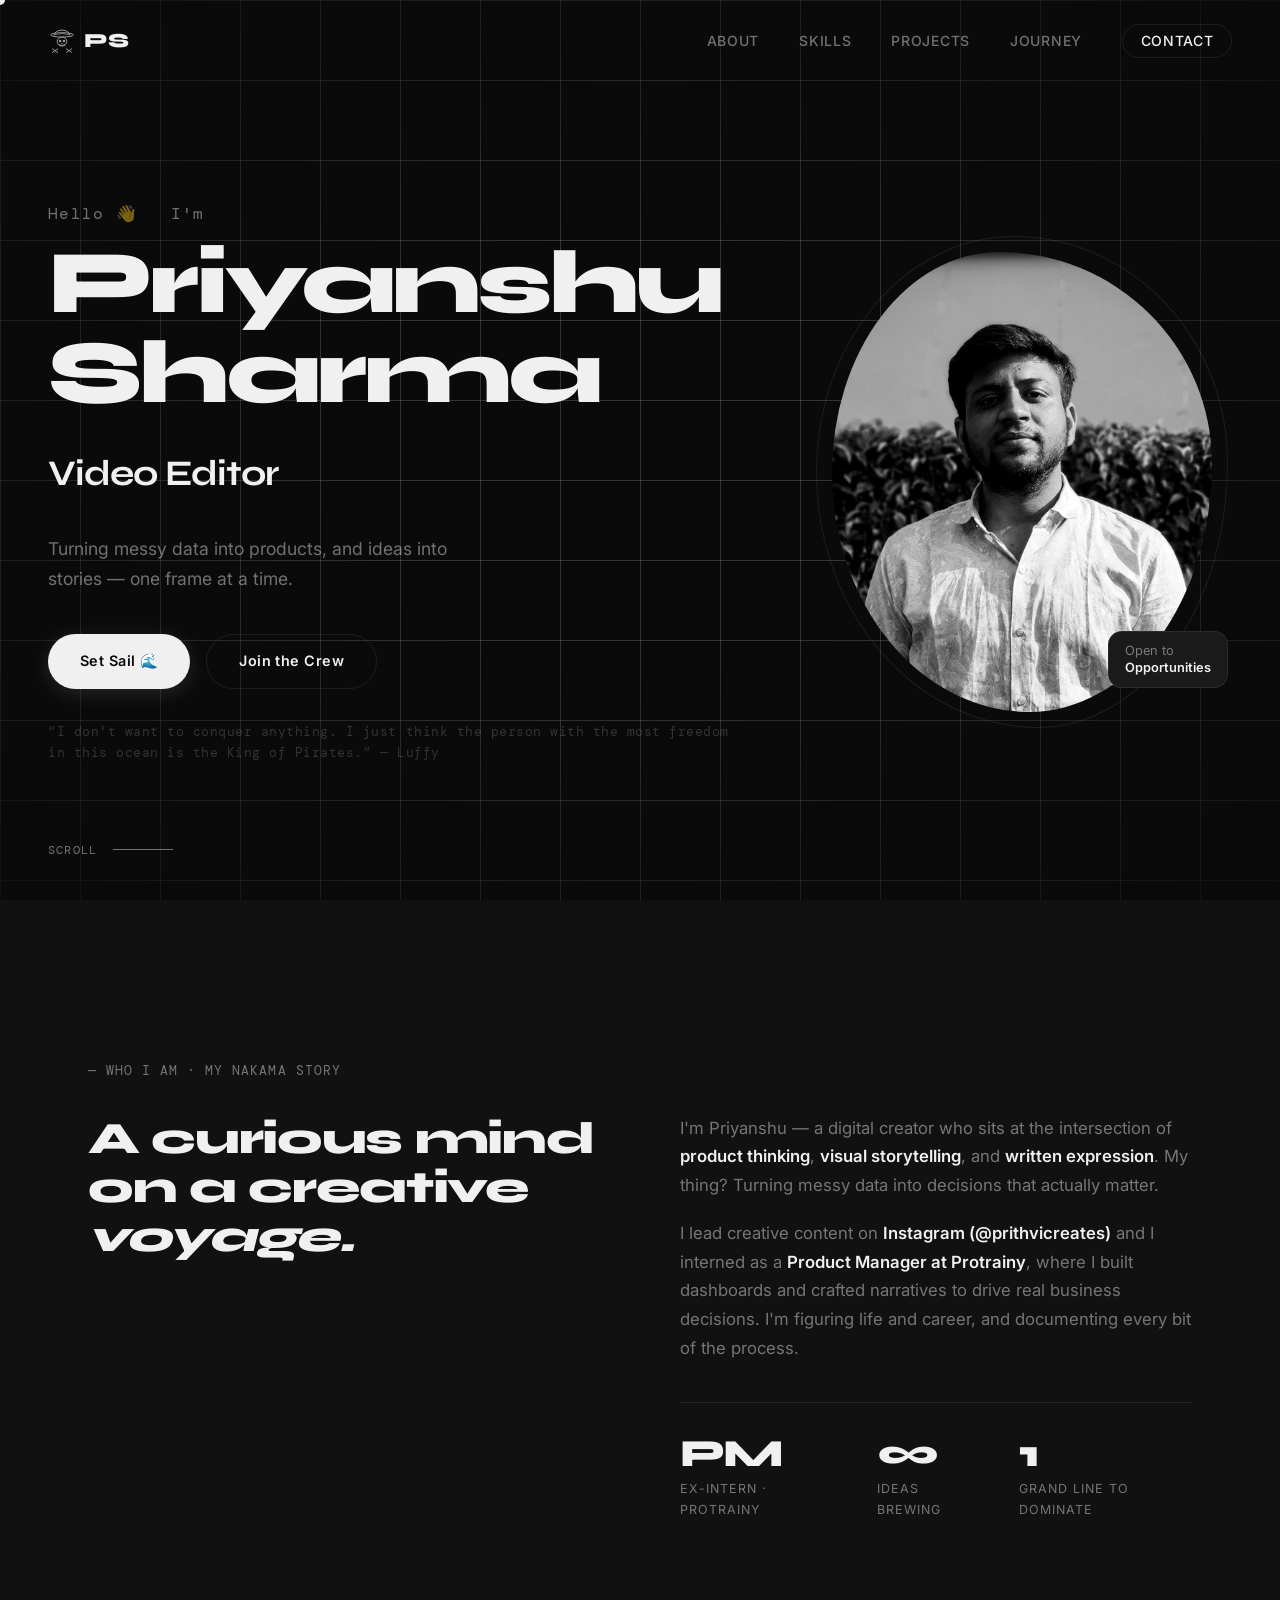
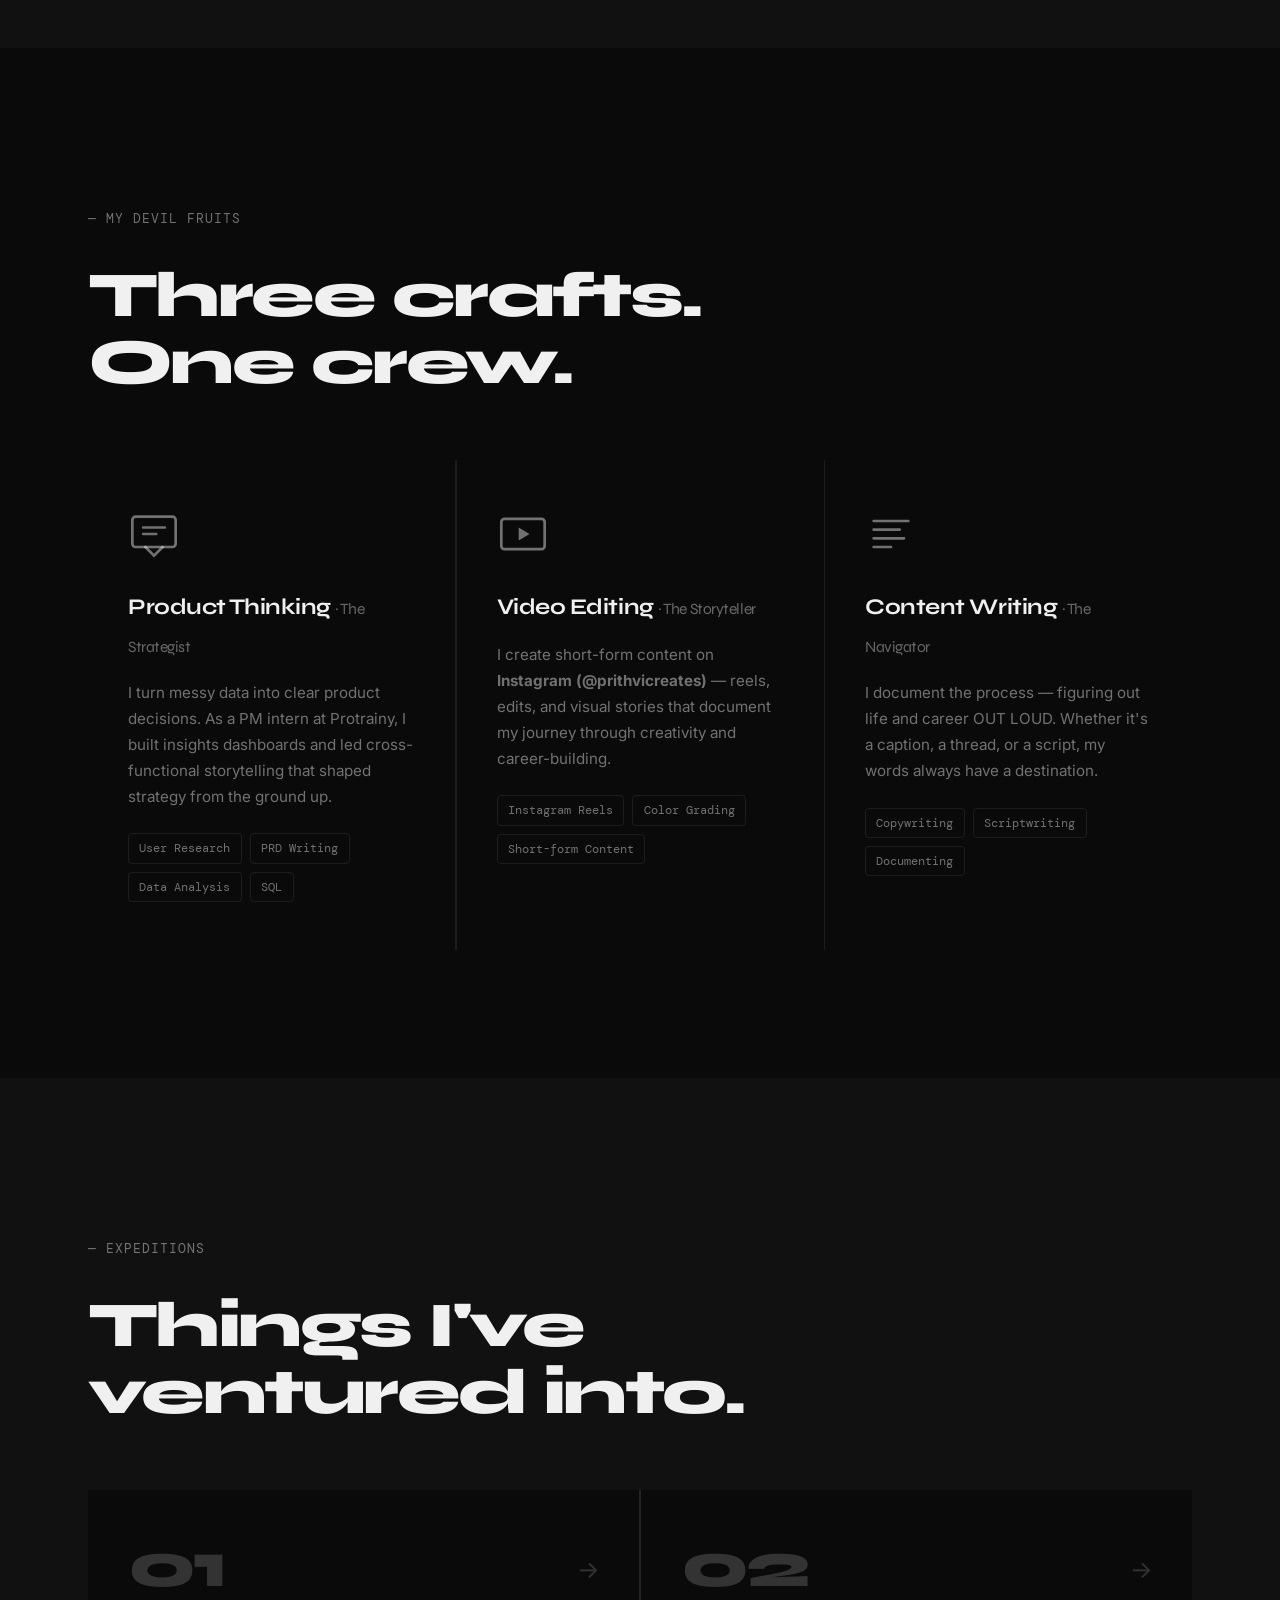
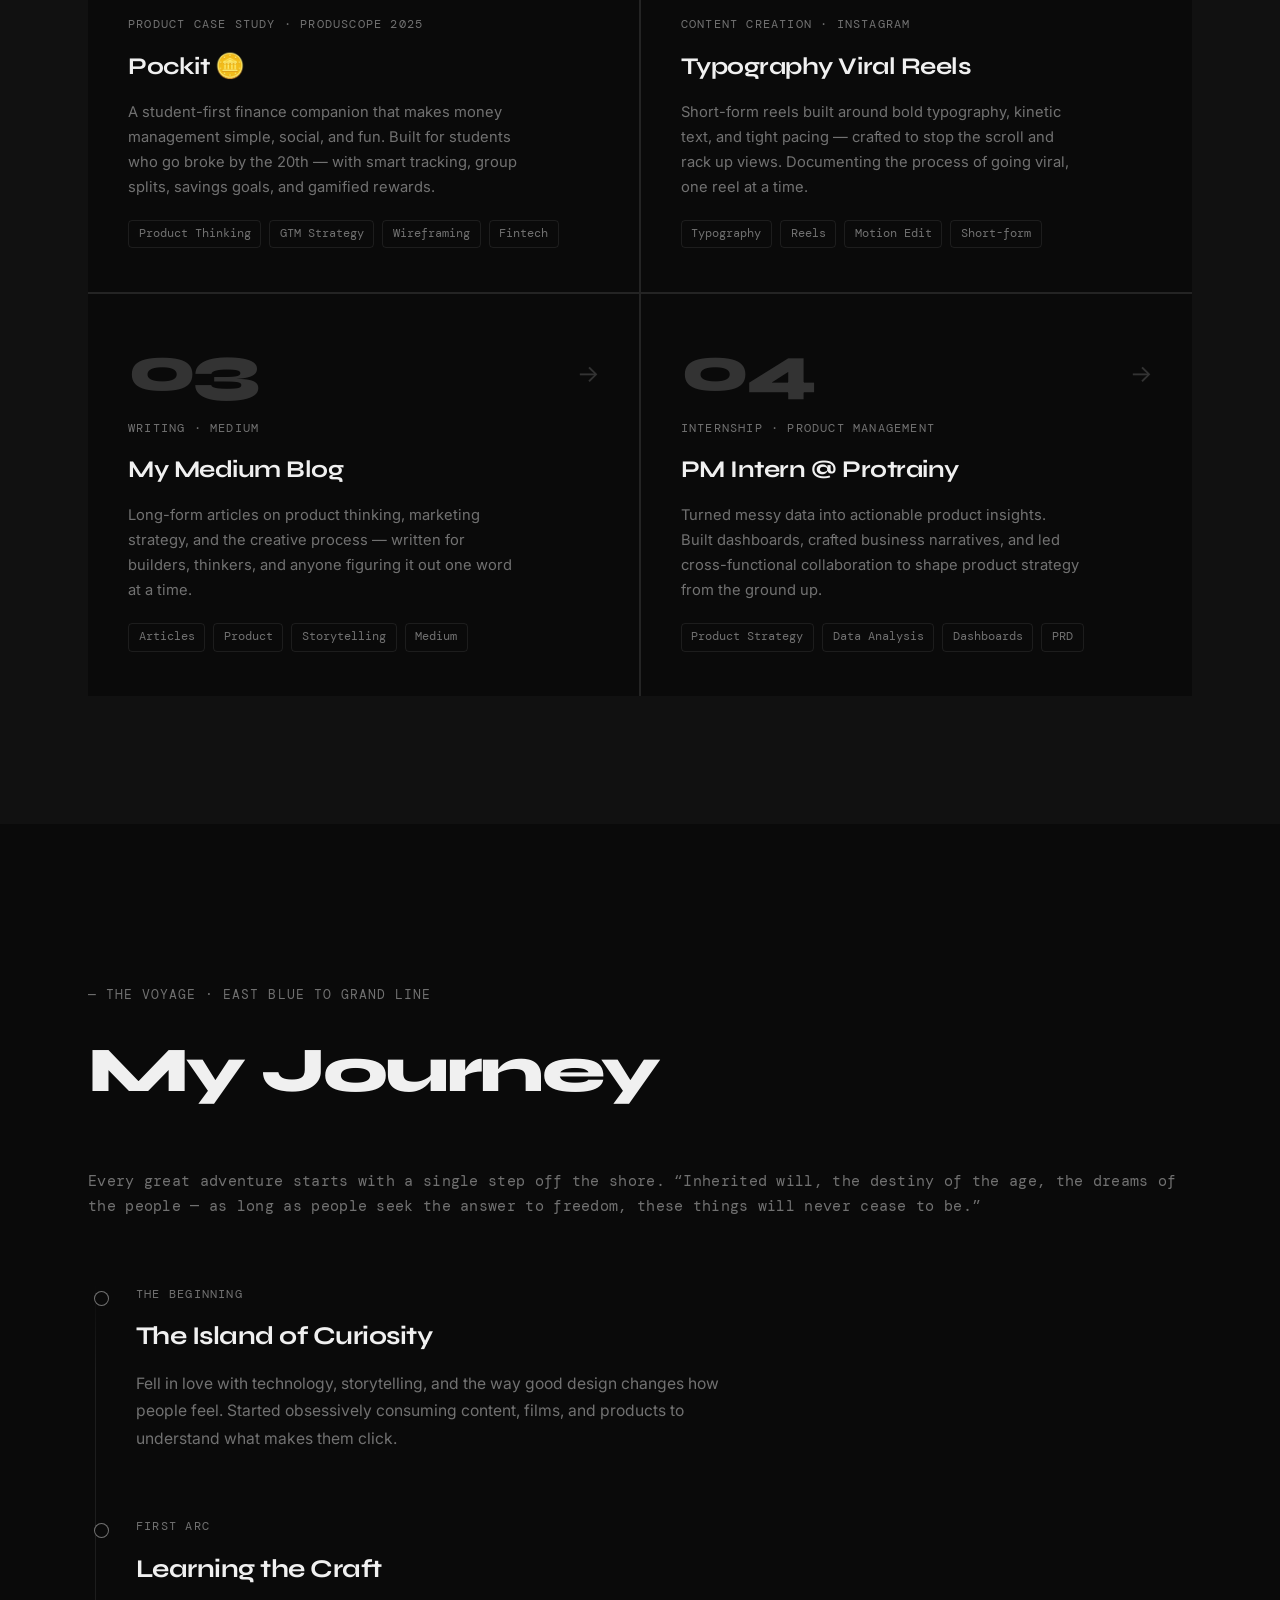
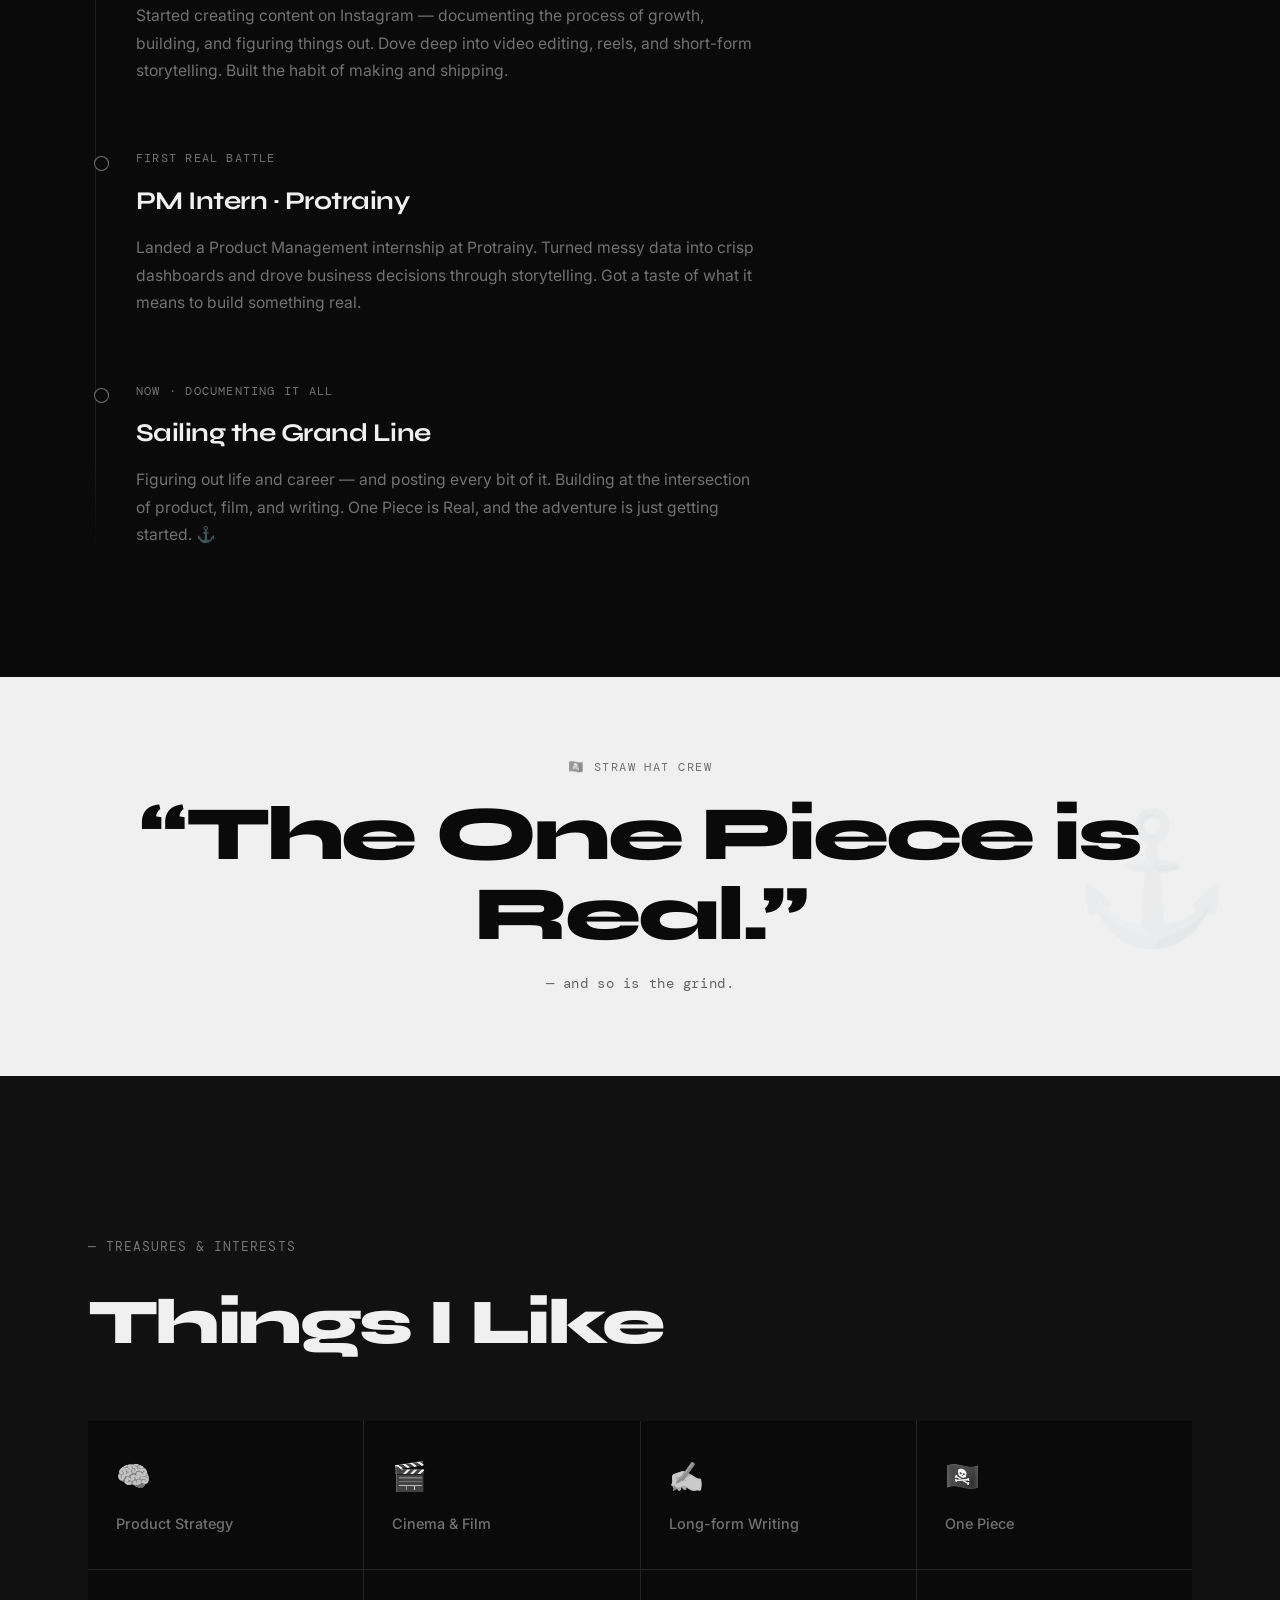
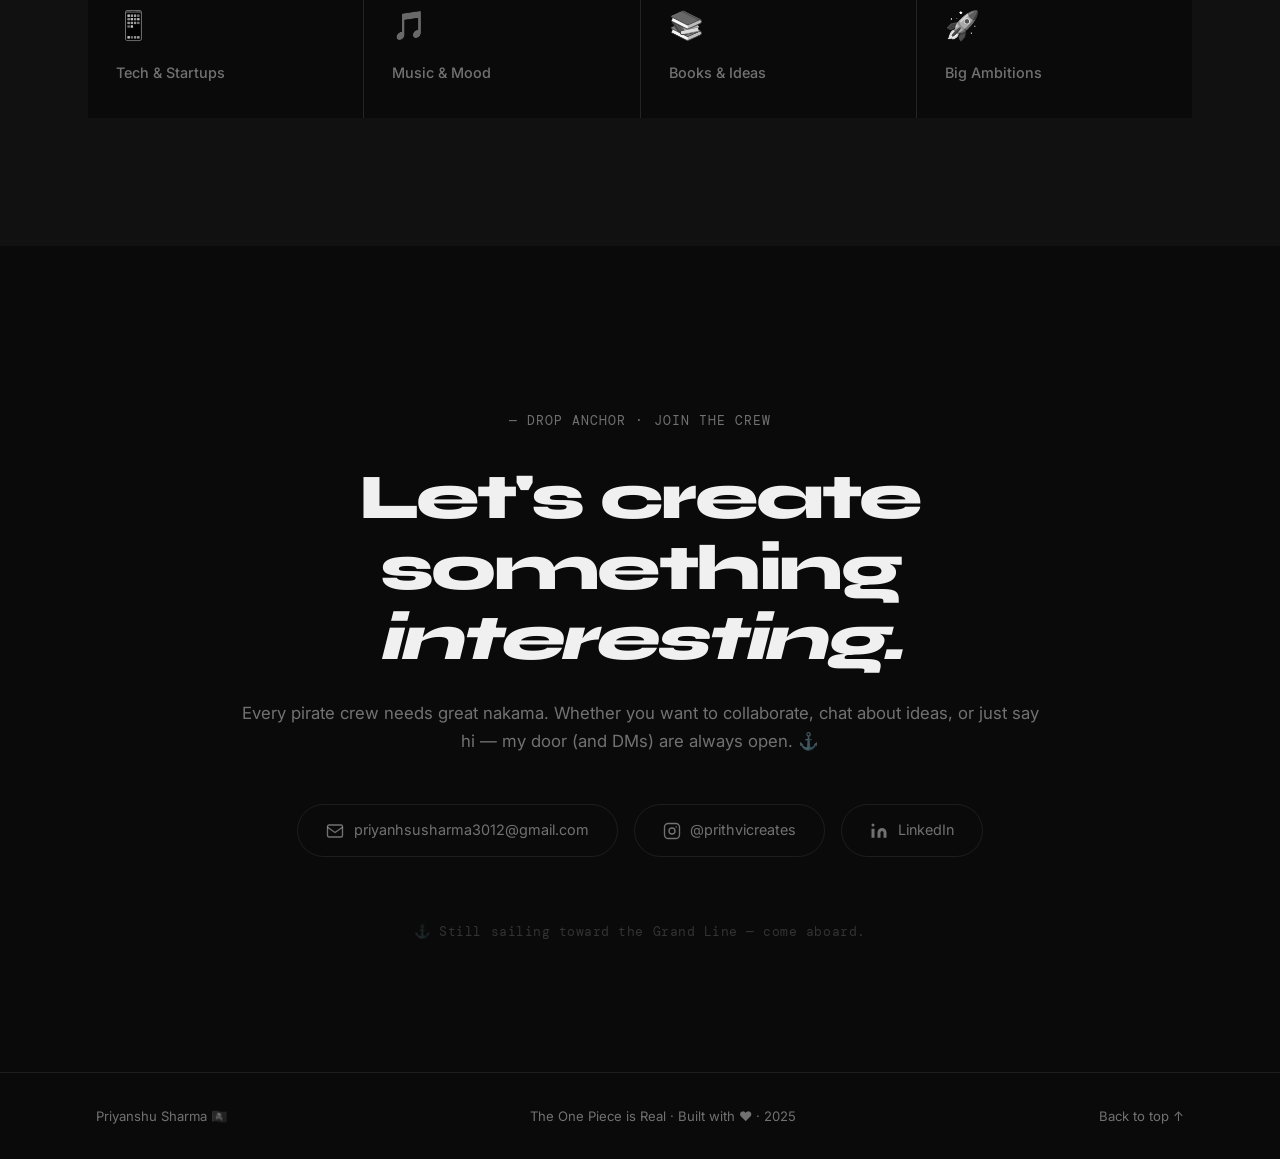
==== index.html @ d060d096 "Initial commit" ====
<!DOCTYPE html>
<html lang="en">
<head>
  <meta charset="UTF-8" />
  <meta name="viewport" content="width=device-width, initial-scale=1.0" />
  <title>Priyanshu Sharma — Digital Creator</title>
  <meta name="description" content="Priyanshu Sharma — A curious digital creator exploring product thinking, video storytelling, and writing." />
  <link rel="preconnect" href="https://fonts.googleapis.com" />
  <link rel="preconnect" href="https://fonts.gstatic.com" crossorigin />
  <link href="https://fonts.googleapis.com/css2?family=Syne:wght@400;500;600;700;800&family=Inter:wght@300;400;500;600&family=DM+Mono:ital,wght@0,400;1,400&display=swap" rel="stylesheet" />
  <link rel="stylesheet" href="style.css" />
</head>
<body>
  <!-- Custom Cursor -->
  <div class="cursor" id="cursor"></div>
  <div class="cursor-follower" id="cursorFollower"></div>

  <!-- Navigation -->
  <nav class="nav" id="nav">
    <div class="nav-inner">
      <a href="#" class="nav-logo" id="nav-logo" aria-label="Home">
        <span class="logo-hat" title="🏴‍☠️ Still sailing…">
          <svg width="28" height="28" viewBox="0 0 64 64" fill="none" xmlns="http://www.w3.org/2000/svg" aria-hidden="true">
            <!-- Straw hat brim -->
            <ellipse cx="32" cy="18" rx="26" ry="5" stroke="currentColor" stroke-width="2.2" fill="none"/>
            <!-- Hat dome -->
            <path d="M14 18 Q16 8 32 7 Q48 8 50 18" stroke="currentColor" stroke-width="2.2" fill="none" stroke-linecap="round"/>
            <!-- Hat band -->
            <path d="M16 17 Q32 13 48 17" stroke="currentColor" stroke-width="1.5" fill="none" stroke-linecap="round"/>
            <!-- Skull -->
            <ellipse cx="32" cy="33" rx="11" ry="10" stroke="currentColor" stroke-width="2.2" fill="none"/>
            <!-- Eye sockets -->
            <ellipse cx="27.5" cy="32" rx="2.8" ry="3" fill="currentColor"/>
            <ellipse cx="36.5" cy="32" rx="2.8" ry="3" fill="currentColor"/>
            <!-- Nose -->
            <path d="M31 37 L32 39 L33 37" stroke="currentColor" stroke-width="1.4" stroke-linecap="round" stroke-linejoin="round" fill="none"/>
            <!-- Teeth -->
            <path d="M27 41 L27 43 M30 41.5 L30 43.5 M34 41.5 L34 43.5 M37 41 L37 43" stroke="currentColor" stroke-width="1.5" stroke-linecap="round"/>
            <path d="M25 41 Q32 44 39 41" stroke="currentColor" stroke-width="1.5" fill="none" stroke-linecap="round"/>
            <!-- Crossbones -->
            <line x1="10" y1="50" x2="22" y2="58" stroke="currentColor" stroke-width="2.2" stroke-linecap="round"/>
            <line x1="10" y1="58" x2="22" y2="50" stroke="currentColor" stroke-width="2.2" stroke-linecap="round"/>
            <line x1="42" y1="50" x2="54" y2="58" stroke="currentColor" stroke-width="2.2" stroke-linecap="round"/>
            <line x1="42" y1="58" x2="54" y2="50" stroke="currentColor" stroke-width="2.2" stroke-linecap="round"/>
          </svg>
        </span>
        <span class="logo-text">PS</span>
      </a>
      <button class="nav-menu-btn" id="menuBtn" aria-label="Toggle menu">
        <span></span><span></span>
      </button>
      <ul class="nav-links" id="navLinks">
        <li><a href="#about" class="nav-link">About</a></li>
        <li><a href="#what-i-do" class="nav-link">Skills</a></li>
        <li><a href="#projects" class="nav-link">Projects</a></li>
        <li><a href="#journey" class="nav-link">Journey</a></li>
        <li><a href="#contact" class="nav-link nav-link-cta">Contact</a></li>
      </ul>
    </div>
  </nav>

  <!-- ======================== HERO ======================== -->
  <section class="hero" id="hero">
    <div class="hero-bg-grid"></div>
    <div class="hero-content">
      <div class="hero-left reveal">
        <p class="hero-greeting">Hello 👋 &nbsp; I'm</p>
        <h1 class="hero-name">Priyanshu<br>Sharma</h1>
        <div class="hero-roles-wrap">
          <div class="hero-roles" id="heroRoles">
            <span class="role-item active">Product Thinker</span>
            <span class="role-item">Video Editor</span>
            <span class="role-item">Content Writer</span>
          </div>
        </div>
        <p class="hero-sub">Turning messy data into products, and ideas into stories — one frame at a time.</p>
        <div class="hero-btns">
          <a href="#projects" class="btn btn-primary">Set Sail 🌊</a>
          <a href="#contact" class="btn btn-outline">Join the Crew</a>
        </div>
        <p class="hero-easter-egg">&#8220;I don't want to conquer anything. I just think the person with the most freedom in this ocean is the King of Pirates.&#8221; — Luffy</p>
      </div>
      <div class="hero-right reveal reveal-delay-2">
        <div class="portrait-wrap">
          <div class="portrait-ring"></div>
          <img src="portrait.png" alt="Priyanshu Sharma portrait" class="portrait-img" />
          <div class="portrait-badge">
            <span>Open to</span>
            <strong>Opportunities</strong>
          </div>
        </div>
      </div>
    </div>
    <div class="hero-scroll-hint">
      <span>Scroll</span>
      <div class="scroll-line"></div>
    </div>
  </section>

  <!-- ======================== ABOUT ======================== -->
  <section class="about section" id="about">
    <div class="container">
      <div class="section-tag reveal">— Who I Am · My Nakama Story</div>
      <div class="about-grid">
        <div class="about-headline reveal">
          <h2>A curious mind<br>on a creative <em>voyage.</em></h2>
        </div>
        <div class="about-body reveal reveal-delay-1">
          <p>I'm Priyanshu — a digital creator who sits at the intersection of <strong>product thinking</strong>, <strong>visual storytelling</strong>, and <strong>written expression</strong>. My thing? Turning messy data into decisions that actually matter.</p>
          <p>I lead creative content on <strong>Instagram (@prithvicreates)</strong> and I interned as a <strong>Product Manager at Protrainy</strong>, where I built dashboards and crafted narratives to drive real business decisions. I'm figuring life and career, and documenting every bit of the process.</p>
          <div class="about-stats">
            <div class="stat"><span class="stat-num">PM</span><span class="stat-label">Ex-Intern · Protrainy</span></div>
            <div class="stat"><span class="stat-num">∞</span><span class="stat-label">Ideas Brewing</span></div>
            <div class="stat"><span class="stat-num">1</span><span class="stat-label">Grand Line to dominate</span></div>
          </div>
        </div>
      </div>
    </div>
  </section>

  <!-- ======================== WHAT I DO ======================== -->
  <section class="what-i-do section" id="what-i-do">
    <div class="container">
      <div class="section-tag reveal">— My Devil Fruits</div>
      <h2 class="section-title reveal">Three crafts.<br>One crew.</h2>
      <div class="skills-grid">
        <div class="skill-card reveal reveal-delay-1">
          <div class="skill-icon">
            <svg viewBox="0 0 48 48" fill="none" xmlns="http://www.w3.org/2000/svg"><rect x="4" y="8" width="40" height="28" rx="3" stroke="currentColor" stroke-width="2.5"/><path d="M16 36L24 44L32 36" stroke="currentColor" stroke-width="2.5" stroke-linecap="round"/><path d="M14 18H34M14 24H26" stroke="currentColor" stroke-width="2.5" stroke-linecap="round"/></svg>
          </div>
          <h3>Product Thinking <span style="font-size:0.7em;opacity:0.4;font-weight:400">· The Strategist</span></h3>
          <p>I turn messy data into clear product decisions. As a PM intern at Protrainy, I built insights dashboards and led cross-functional storytelling that shaped strategy from the ground up.</p>
          <ul class="skill-tags">
            <li>User Research</li><li>PRD Writing</li><li>Data Analysis</li><li>SQL</li>
          </ul>
        </div>
        <div class="skill-card reveal reveal-delay-2">
          <div class="skill-icon">
            <svg viewBox="0 0 48 48" fill="none" xmlns="http://www.w3.org/2000/svg"><rect x="4" y="10" width="40" height="28" rx="3" stroke="currentColor" stroke-width="2.5"/><path d="M20 18L30 24L20 30V18Z" fill="currentColor"/></svg>
          </div>
          <h3>Video Editing <span style="font-size:0.7em;opacity:0.4;font-weight:400">· The Storyteller</span></h3>
          <p>I create short-form content on <strong>Instagram (@prithvicreates)</strong> — reels, edits, and visual stories that document my journey through creativity and career-building.</p>
          <ul class="skill-tags">
            <li>Instagram Reels</li><li>Color Grading</li><li>Short-form Content</li>
          </ul>
        </div>
        <div class="skill-card reveal reveal-delay-3">
          <div class="skill-icon">
            <svg viewBox="0 0 48 48" fill="none" xmlns="http://www.w3.org/2000/svg"><path d="M8 12H40M8 20H32M8 28H36M8 36H24" stroke="currentColor" stroke-width="2.5" stroke-linecap="round"/></svg>
          </div>
          <h3>Content Writing <span style="font-size:0.7em;opacity:0.4;font-weight:400">· The Navigator</span></h3>
          <p>I document the process — figuring out life and career OUT LOUD. Whether it's a caption, a thread, or a script, my words always have a destination.</p>
          <ul class="skill-tags">
            <li>Copywriting</li><li>Scriptwriting</li><li>Documenting</li>
          </ul>
        </div>
      </div>
    </div>
  </section>

  <!-- ======================== PROJECTS ======================== -->
  <section class="projects section" id="projects">
    <div class="container">
      <div class="section-tag reveal">— Expeditions</div>
      <h2 class="section-title reveal">Things I've<br>ventured into.</h2>
      <div class="projects-grid">

        <div class="project-card reveal reveal-delay-1" data-cat="Product">
          <div class="project-card-inner">
            <div class="project-num">01</div>
            <div class="project-cat">Product Case Study · ProduScope 2025</div>
            <h3 class="project-title">Pockit 🪙</h3>
            <p class="project-desc">A student-first finance companion that makes money management simple, social, and fun. Built for students who go broke by the 20th — with smart tracking, group splits, savings goals, and gamified rewards.</p>
            <div class="project-tags"><span>Product Thinking</span><span>GTM Strategy</span><span>Wireframing</span><span>Fintech</span></div>
          </div>
          <a href="https://www.linkedin.com/posts/priyanshu-sharma-590262366_produscope-productmanagement-fintech-activity-7363918798447366146-pScj" target="_blank" rel="noopener" class="project-arrow">→</a>
        </div>

        <div class="project-card reveal reveal-delay-2" data-cat="Video">
          <div class="project-card-inner">
            <div class="project-num">02</div>
            <div class="project-cat">Content Creation · Instagram</div>
            <h3 class="project-title">Typography Viral Reels</h3>
            <p class="project-desc">Short-form reels built around bold typography, kinetic text, and tight pacing — crafted to stop the scroll and rack up views. Documenting the process of going viral, one reel at a time.</p>
            <div class="project-tags"><span>Typography</span><span>Reels</span><span>Motion Edit</span><span>Short-form</span></div>
          </div>
          <a href="https://www.instagram.com/prithvicreates?igsh=ZmxjNjlyNWM1MjNs" target="_blank" rel="noopener" class="project-arrow">→</a>
        </div>

        <div class="project-card reveal reveal-delay-3" data-cat="Writing">
          <div class="project-card-inner">
            <div class="project-num">03</div>
            <div class="project-cat">Writing · Medium</div>
            <h3 class="project-title">My Medium Blog</h3>
            <p class="project-desc">Long-form articles on product thinking, marketing strategy, and the creative process — written for builders, thinkers, and anyone figuring it out one word at a time.</p>
            <div class="project-tags"><span>Articles</span><span>Product</span><span>Storytelling</span><span>Medium</span></div>
          </div>
          <a href="https://priyanshusharma3012.medium.com" target="_blank" rel="noopener" class="project-arrow">→</a>
        </div>

        <div class="project-card reveal reveal-delay-1" data-cat="Product">
          <div class="project-card-inner">
            <div class="project-num">04</div>
            <div class="project-cat">Internship · Product Management</div>
            <h3 class="project-title">PM Intern @ Protrainy</h3>
            <p class="project-desc">Turned messy data into actionable product insights. Built dashboards, crafted business narratives, and led cross-functional collaboration to shape product strategy from the ground up.</p>
            <div class="project-tags"><span>Product Strategy</span><span>Data Analysis</span><span>Dashboards</span><span>PRD</span></div>
          </div>
          <a href="https://www.linkedin.com/in/priyanshu-sharma-590262366" target="_blank" rel="noopener" class="project-arrow">→</a>
        </div>

      </div>
    </div>
  </section>

  <!-- ======================== JOURNEY ======================== -->
  <section class="journey section" id="journey">
    <div class="container">
      <div class="section-tag reveal">— The Voyage · East Blue to Grand Line</div>
      <h2 class="section-title reveal">My Journey</h2>
      <p class="journey-sub reveal">Every great adventure starts with a single step off the shore. &#8220;Inherited will, the destiny of the age, the dreams of the people — as long as people seek the answer to freedom, these things will never cease to be.&#8221;</p>

      <div class="timeline">
        <div class="timeline-item reveal">
          <div class="timeline-dot"></div>
          <div class="timeline-content">
            <span class="timeline-date">The Beginning</span>
            <h3>The Island of Curiosity</h3>
            <p>Fell in love with technology, storytelling, and the way good design changes how people feel. Started obsessively consuming content, films, and products to understand what makes them click.</p>
          </div>
        </div>
        <div class="timeline-item reveal reveal-delay-1">
          <div class="timeline-dot"></div>
          <div class="timeline-content">
            <span class="timeline-date">First Arc</span>
            <h3>Learning the Craft</h3>
            <p>Started creating content on Instagram — documenting the process of growth, building, and figuring things out. Dove deep into video editing, reels, and short-form storytelling. Built the habit of making and shipping.</p>
          </div>
        </div>
        <div class="timeline-item reveal reveal-delay-2">
          <div class="timeline-dot"></div>
          <div class="timeline-content">
            <span class="timeline-date">First Real Battle</span>
            <h3>PM Intern · Protrainy</h3>
            <p>Landed a Product Management internship at Protrainy. Turned messy data into crisp dashboards and drove business decisions through storytelling. Got a taste of what it means to build something real.</p>
          </div>
        </div>
        <div class="timeline-item reveal reveal-delay-3">
          <div class="timeline-dot"></div>
          <div class="timeline-content">
            <span class="timeline-date">Now · Documenting It All</span>
            <h3>Sailing the Grand Line</h3>
            <p>Figuring out life and career — and posting every bit of it. Building at the intersection of product, film, and writing. One Piece is Real, and the adventure is just getting started. ⚓</p>
          </div>
        </div>
      </div>
    </div>
  </section>

  <!-- ======================== ONE PIECE BANNER ======================== -->
  <section class="op-banner">
    <div class="container">
      <div class="op-banner-inner reveal">
        <span class="op-banner-label">🏴‍☠️ Straw Hat Crew</span>
        <p class="op-banner-quote">&#8220;The One Piece is Real.&#8221;</p>
        <span class="op-banner-sub">— and so is the grind.</span>
      </div>
    </div>
  </section>

  <!-- ======================== THINGS I LIKE ======================== -->
  <section class="likes section" id="likes">
    <div class="container">
      <div class="section-tag reveal">— Treasures &amp; Interests</div>
      <h2 class="section-title reveal">Things I Like</h2>
      <div class="likes-grid">
        <div class="like-item reveal reveal-delay-1"><span class="like-icon">🧠</span><span>Product Strategy</span></div>
        <div class="like-item reveal reveal-delay-1"><span class="like-icon">🎬</span><span>Cinema &amp; Film</span></div>
        <div class="like-item reveal reveal-delay-2"><span class="like-icon">✍️</span><span>Long-form Writing</span></div>
        <div class="like-item reveal reveal-delay-2"><span class="like-icon">🏴‍☠️</span><span>One Piece</span></div>
        <div class="like-item reveal reveal-delay-3"><span class="like-icon">📱</span><span>Tech &amp; Startups</span></div>
        <div class="like-item reveal reveal-delay-3"><span class="like-icon">🎵</span><span>Music &amp; Mood</span></div>
        <div class="like-item reveal reveal-delay-1"><span class="like-icon">📚</span><span>Books &amp; Ideas</span></div>
        <div class="like-item reveal reveal-delay-2"><span class="like-icon">🚀</span><span>Big Ambitions</span></div>
      </div>
    </div>
  </section>

  <!-- ======================== CONTACT ======================== -->
  <section class="contact section" id="contact">
    <div class="container">
      <div class="contact-inner">
        <div class="section-tag reveal">— Drop Anchor · Join the Crew</div>
        <h2 class="contact-headline reveal">Let's create something<br><em>interesting.</em></h2>
        <p class="contact-sub reveal">Every pirate crew needs great nakama. Whether you want to collaborate, chat about ideas, or just say hi — my door (and DMs) are always open. ⚓</p>
        <div class="contact-links reveal reveal-delay-1">
          <a href="mailto:priyanhsusharma3012@gmail.com" class="contact-link" id="email-link">
            <svg viewBox="0 0 24 24" fill="none" stroke="currentColor" stroke-width="1.8"><rect x="2" y="4" width="20" height="16" rx="2"/><path d="M2 7l10 7 10-7"/></svg>
            priyanhsusharma3012@gmail.com
          </a>
          <a href="https://www.instagram.com/prithvicreates?igsh=ZmxjNjlyNWM1MjNs" target="_blank" rel="noopener" class="contact-link" id="instagram-link">
            <svg viewBox="0 0 24 24" fill="none" stroke="currentColor" stroke-width="1.8" stroke-linecap="round" stroke-linejoin="round"><rect x="2" y="2" width="20" height="20" rx="5"/><circle cx="12" cy="12" r="4"/><circle cx="17.5" cy="6.5" r="1" fill="currentColor" stroke="none"/></svg>
            @prithvicreates
          </a>
          <a href="https://www.linkedin.com/in/priyanshu-sharma-590262366" target="_blank" rel="noopener" class="contact-link" id="linkedin-link">
            <svg viewBox="0 0 24 24" fill="currentColor"><path d="M16 8a6 6 0 016 6v7h-4v-7a2 2 0 00-2-2 2 2 0 00-2 2v7h-4v-7a6 6 0 016-6zM2 9h4v12H2z"/><circle cx="4" cy="4" r="2"/></svg>
            LinkedIn
          </a>
        </div>
        <div class="contact-easter reveal reveal-delay-2">
          <span>⚓ Still sailing toward the Grand Line — come aboard.</span>
        </div>
      </div>
    </div>
  </section>

  <!-- Footer -->
  <footer class="footer">
    <div class="container">
      <div class="footer-inner">
        <span class="footer-name">Priyanshu Sharma 🏴‍☠️</span>
        <span class="footer-copy">The One Piece is Real · Built with ♥ · 2025</span>
        <a href="#hero" class="footer-top">Back to top ↑</a>
      </div>
    </div>
  </footer>

  <script src="script.js"></script>
</body>
</html>
---- style.css ----
/* ============================================================
   ROOT & RESET
   ============================================================ */
*, *::before, *::after { box-sizing: border-box; margin: 0; padding: 0; }

:root {
  --bg: #0a0a0a;
  --surface: #111111;
  --surface-2: #1a1a1a;
  --border: rgba(255,255,255,0.08);
  --text: #f0f0f0;
  --text-muted: rgba(240,240,240,0.45);
  --text-faint: rgba(240,240,240,0.18);
  --accent: #f0f0f0;
  --accent-invert: #0a0a0a;

  --font-display: 'Syne', sans-serif;
  --font-body: 'Inter', sans-serif;
  --font-mono: 'DM Mono', monospace;

  --ease-out: cubic-bezier(0.22, 1, 0.36, 1);
  --ease-in-out: cubic-bezier(0.65, 0, 0.35, 1);

  --section-pad: 10rem 0 8rem;
  --container-max: 1200px;
  --container-pad: 0 3rem;
}

html { scroll-behavior: smooth; }

body {
  background: var(--bg);
  color: var(--text);
  font-family: var(--font-body);
  line-height: 1.7;
  overflow-x: hidden;
  cursor: none;
}

img { display: block; max-width: 100%; }
a { text-decoration: none; color: inherit; }
ul { list-style: none; }
em { font-style: italic; color: var(--text); }

/* ============================================================
   CURSOR
   ============================================================ */
.cursor {
  position: fixed;
  width: 10px;
  height: 10px;
  background: #fff;
  border-radius: 50%;
  pointer-events: none;
  z-index: 9999;
  transform: translate(-50%, -50%);
  transition: transform 0.1s var(--ease-out), background 0.2s;
  mix-blend-mode: difference;
}

.cursor-follower {
  position: fixed;
  width: 36px;
  height: 36px;
  border: 1.5px solid rgba(255,255,255,0.55);
  border-radius: 50%;
  pointer-events: none;
  z-index: 9998;
  transform: translate(-50%, -50%);
  transition: transform 0.35s var(--ease-out), width 0.3s var(--ease-out), height 0.3s var(--ease-out), border-color 0.3s;
}

.cursor.hovering { transform: translate(-50%, -50%) scale(2.2); }
.cursor-follower.hovering { width: 60px; height: 60px; border-color: rgba(255,255,255,0.25); }

/* ============================================================
   CONTAINER
   ============================================================ */
.container {
  max-width: var(--container-max);
  margin: 0 auto;
  padding: var(--container-pad);
}

/* ============================================================
   NAVIGATION
   ============================================================ */
.nav {
  position: fixed;
  top: 0; left: 0;
  width: 100%;
  z-index: 1000;
  padding: 1.5rem 3rem;
  display: flex;
  align-items: center;
  transition: background 0.4s, backdrop-filter 0.4s, padding 0.4s;
}

.nav.scrolled {
  background: rgba(10,10,10,0.85);
  backdrop-filter: blur(20px);
  -webkit-backdrop-filter: blur(20px);
  padding: 1rem 3rem;
  border-bottom: 1px solid var(--border);
}

.nav-inner {
  max-width: var(--container-max);
  margin: 0 auto;
  width: 100%;
  display: flex;
  align-items: center;
  justify-content: space-between;
}

.nav-logo {
  display: flex;
  align-items: center;
  gap: 0.5rem;
  font-family: var(--font-display);
  font-weight: 800;
  font-size: 1.25rem;
  letter-spacing: -0.02em;
  position: relative;
}

.logo-hat {
  display: flex;
  align-items: center;
  opacity: 0.65;
  transition: transform 0.3s, opacity 0.3s;
  color: var(--text);
}

.nav-logo:hover .logo-hat { transform: rotate(-15deg) scale(1.2); opacity: 1; }

.nav-links {
  display: flex;
  align-items: center;
  gap: 2.5rem;
}

.nav-link {
  font-size: 0.875rem;
  font-weight: 500;
  letter-spacing: 0.05em;
  text-transform: uppercase;
  color: var(--text-muted);
  transition: color 0.25s;
  position: relative;
}

.nav-link::after {
  content: '';
  position: absolute;
  bottom: -3px; left: 0;
  width: 0;
  height: 1px;
  background: var(--text);
  transition: width 0.3s var(--ease-out);
}

.nav-link:hover { color: var(--text); }
.nav-link:hover::after { width: 100%; }

.nav-link-cta {
  color: var(--text);
  border: 1px solid var(--border);
  padding: 0.45rem 1.1rem;
  border-radius: 50px;
  transition: background 0.25s, color 0.25s !important;
}
.nav-link-cta:hover { background: var(--text); color: var(--bg) !important; }
.nav-link-cta::after { display: none; }

.nav-menu-btn {
  display: none;
  flex-direction: column;
  gap: 6px;
  background: none;
  border: none;
  cursor: none;
  padding: 4px;
}
.nav-menu-btn span { display: block; width: 24px; height: 1.5px; background: var(--text); transition: transform 0.3s, opacity 0.3s; }
.nav-menu-btn.open span:first-child { transform: translateY(7px) rotate(45deg); }
.nav-menu-btn.open span:last-child { transform: translateY(-7.5px) rotate(-45deg); }

/* ============================================================
   HERO
   ============================================================ */
.hero {
  min-height: 100svh;
  display: flex;
  align-items: center;
  padding: 9rem 3rem 5rem;
  position: relative;
  overflow: hidden;
}

.hero-bg-grid {
  position: absolute;
  inset: 0;
  background-image:
    linear-gradient(var(--text-faint) 1px, transparent 1px),
    linear-gradient(90deg, var(--text-faint) 1px, transparent 1px);
  background-size: 80px 80px;
  mask-image: radial-gradient(ellipse 80% 80% at 50% 50%, black 30%, transparent 100%);
  -webkit-mask-image: radial-gradient(ellipse 80% 80% at 50% 50%, black 30%, transparent 100%);
  pointer-events: none;
}

.hero-content {
  max-width: var(--container-max);
  margin: 0 auto;
  width: 100%;
  display: grid;
  grid-template-columns: 1fr 420px;
  gap: 4rem;
  align-items: center;
}

.hero-greeting {
  font-family: var(--font-mono);
  font-size: 1rem;
  color: var(--text-muted);
  letter-spacing: 0.08em;
  margin-bottom: 0.75rem;
}

.hero-name {
  font-family: var(--font-display);
  font-size: clamp(3.5rem, 7vw, 6.5rem);
  font-weight: 800;
  line-height: 1.0;
  letter-spacing: -0.04em;
  margin-bottom: 1.25rem;
}

.hero-roles-wrap {
  height: 4.5rem;
  overflow: hidden;
  margin-bottom: 1.5rem;
}

.hero-roles {
  display: flex;
  flex-direction: column;
  transition: transform 0.7s var(--ease-out);
}

.role-item {
  display: block;
  font-family: var(--font-display);
  font-size: clamp(1.5rem, 3vw, 2.25rem);
  font-weight: 700;
  letter-spacing: -0.03em;
  height: 4.5rem;
  line-height: 4.5rem;
  color: var(--text-muted);
}

.role-item.active { color: var(--text); }

.hero-sub {
  font-size: 1.1rem;
  color: var(--text-muted);
  margin-bottom: 2.5rem;
  max-width: 440px;
}

.hero-btns {
  display: flex;
  gap: 1rem;
  flex-wrap: wrap;
  margin-bottom: 2rem;
}

.btn {
  display: inline-flex;
  align-items: center;
  gap: 0.5rem;
  padding: 0.875rem 2rem;
  border-radius: 50px;
  font-weight: 600;
  font-size: 0.9rem;
  letter-spacing: 0.03em;
  transition: transform 0.25s var(--ease-out), box-shadow 0.25s, background 0.25s, color 0.25s;
  cursor: none;
}

.btn:hover { transform: translateY(-2px); }

.btn-primary {
  background: var(--text);
  color: var(--bg);
  box-shadow: 0 4px 20px rgba(255,255,255,0.12);
}
.btn-primary:hover { box-shadow: 0 8px 32px rgba(255,255,255,0.2); }

.btn-outline {
  background: transparent;
  color: var(--text);
  border: 1px solid var(--border);
}
.btn-outline:hover { background: var(--surface-2); }

.hero-easter-egg {
  font-family: var(--font-mono);
  font-size: 0.8rem;
  color: var(--text-faint);
  letter-spacing: 0.04em;
  opacity: 0;
  animation: fadeIn 1s 2.5s forwards;
}

/* Portrait */
.portrait-wrap {
  position: relative;
  width: 380px;
  height: 460px;
  margin: 0 auto;
}

.portrait-ring {
  position: absolute;
  inset: -16px;
  border-radius: 48% 52% 46% 54% / 48% 46% 54% 52%;
  border: 1.5px solid var(--border);
  animation: morphRing 8s ease-in-out infinite alternate;
}

@keyframes morphRing {
  0% { border-radius: 48% 52% 46% 54% / 48% 46% 54% 52%; }
  100% { border-radius: 60% 40% 54% 46% / 52% 60% 40% 48%; }
}

.portrait-img {
  width: 100%;
  height: 100%;
  object-fit: cover;
  border-radius: 44% 56% 48% 52% / 48% 46% 54% 52%;
  filter: grayscale(1) contrast(1.05);
  transition: filter 0.5s;
  animation: morphImg 8s ease-in-out infinite alternate;
}

@keyframes morphImg {
  0% { border-radius: 44% 56% 48% 52% / 48% 46% 54% 52%; }
  100% { border-radius: 56% 44% 52% 48% / 52% 56% 44% 48%; }
}

.portrait-wrap:hover .portrait-img { filter: grayscale(0.3) contrast(1.05); }

.portrait-badge {
  position: absolute;
  bottom: 24px;
  right: -16px;
  background: var(--surface-2);
  border: 1px solid var(--border);
  border-radius: 14px;
  padding: 0.6rem 1rem;
  font-size: 0.8rem;
  line-height: 1.4;
  display: flex;
  flex-direction: column;
  backdrop-filter: blur(12px);
}

.portrait-badge span { color: var(--text-muted); }
.portrait-badge strong { color: var(--text); font-weight: 600; }

/* Scroll hint */
.hero-scroll-hint {
  position: absolute;
  bottom: 2.5rem;
  left: 3rem;
  display: flex;
  align-items: center;
  gap: 1rem;
  font-family: var(--font-mono);
  font-size: 0.75rem;
  color: var(--text-muted);
  letter-spacing: 0.1em;
  text-transform: uppercase;
}

.scroll-line {
  width: 60px;
  height: 1px;
  background: var(--text-muted);
  position: relative;
  overflow: hidden;
}

.scroll-line::after {
  content: '';
  position: absolute;
  top: 0; left: -100%;
  width: 100%;
  height: 100%;
  background: var(--text);
  animation: scanLine 1.8s ease-in-out infinite;
}

@keyframes scanLine {
  0% { left: -100%; }
  100% { left: 100%; }
}

/* ============================================================
   SECTION COMMON
   ============================================================ */
.section { padding: var(--section-pad); }

.section-tag {
  font-family: var(--font-mono);
  font-size: 0.8rem;
  color: var(--text-muted);
  letter-spacing: 0.08em;
  margin-bottom: 2rem;
  text-transform: uppercase;
}

.section-title {
  font-family: var(--font-display);
  font-size: clamp(2.5rem, 5vw, 4.5rem);
  font-weight: 800;
  line-height: 1.05;
  letter-spacing: -0.04em;
  margin-bottom: 4rem;
}

/* ============================================================
   ABOUT
   ============================================================ */
.about { background: var(--surface); }

.about-grid {
  display: grid;
  grid-template-columns: 1fr 1fr;
  gap: 5rem;
  align-items: start;
}

.about-headline h2 {
  font-family: var(--font-display);
  font-size: clamp(2rem, 3.5vw, 3.2rem);
  font-weight: 800;
  line-height: 1.1;
  letter-spacing: -0.03em;
}

.about-body p {
  color: var(--text-muted);
  font-size: 1.05rem;
  margin-bottom: 1.25rem;
}
.about-body p strong { color: var(--text); font-weight: 600; }

.about-stats {
  display: flex;
  gap: 2.5rem;
  margin-top: 2.5rem;
  padding-top: 2rem;
  border-top: 1px solid var(--border);
}

.stat { display: flex; flex-direction: column; gap: 0.25rem; }

.stat-num {
  font-family: var(--font-display);
  font-size: 2.4rem;
  font-weight: 800;
  letter-spacing: -0.04em;
  line-height: 1;
}

.stat-label {
  font-size: 0.78rem;
  color: var(--text-muted);
  text-transform: uppercase;
  letter-spacing: 0.08em;
}

/* ============================================================
   WHAT I DO
   ============================================================ */
.skills-grid {
  display: grid;
  grid-template-columns: repeat(3, 1fr);
  gap: 1.5px;
  background: var(--border);
}

.skill-card {
  background: var(--bg);
  padding: 3rem 2.5rem;
  transition: background 0.3s;
  position: relative;
  overflow: hidden;
}

.skill-card::before {
  content: '';
  position: absolute;
  top: 0; left: 0;
  width: 100%;
  height: 3px;
  background: var(--text);
  transform: scaleX(0);
  transform-origin: left;
  transition: transform 0.4s var(--ease-out);
}

.skill-card:hover { background: var(--surface); }
.skill-card:hover::before { transform: scaleX(1); }

.skill-icon {
  width: 52px;
  height: 52px;
  margin-bottom: 1.75rem;
  color: var(--text-muted);
  transition: color 0.3s;
}
.skill-icon svg { width: 100%; height: 100%; }
.skill-card:hover .skill-icon { color: var(--text); }

.skill-card h3 {
  font-family: var(--font-display);
  font-size: 1.4rem;
  font-weight: 700;
  margin-bottom: 1rem;
  letter-spacing: -0.02em;
}

.skill-card p {
  color: var(--text-muted);
  font-size: 0.95rem;
  line-height: 1.7;
  margin-bottom: 1.5rem;
}

.skill-tags {
  display: flex;
  flex-wrap: wrap;
  gap: 0.5rem;
}

.skill-tags li {
  font-family: var(--font-mono);
  font-size: 0.75rem;
  color: var(--text-muted);
  border: 1px solid var(--border);
  padding: 0.25rem 0.65rem;
  border-radius: 4px;
  transition: border-color 0.3s, color 0.3s;
}
.skill-card:hover .skill-tags li { border-color: rgba(255,255,255,0.2); color: var(--text); }

/* ============================================================
   PROJECTS
   ============================================================ */
.projects { background: var(--surface); }

.projects-grid {
  display: grid;
  grid-template-columns: 1fr 1fr;
  gap: 1.5px;
  background: var(--border);
}

.project-card {
  background: var(--bg);
  padding: 2.75rem 2.5rem;
  display: flex;
  justify-content: space-between;
  align-items: flex-end;
  cursor: none;
  transition: background 0.3s;
  position: relative;
  overflow: hidden;
}

.project-card::after {
  content: '';
  position: absolute;
  inset: 0;
  background: var(--surface-2);
  opacity: 0;
  transition: opacity 0.3s;
  z-index: 0;
}

.project-card:hover { background: var(--surface); }
.project-card:hover::after { opacity: 1; }

.project-card-inner {
  position: relative;
  z-index: 1;
  flex: 1;
}

.project-num {
  font-family: var(--font-display);
  font-size: 4rem;
  font-weight: 800;
  letter-spacing: -0.05em;
  color: var(--text-faint);
  line-height: 1;
  margin-bottom: 1rem;
}

.project-cat {
  font-family: var(--font-mono);
  font-size: 0.75rem;
  color: var(--text-muted);
  text-transform: uppercase;
  letter-spacing: 0.1em;
  margin-bottom: 0.75rem;
}

.project-title {
  font-family: var(--font-display);
  font-size: 1.5rem;
  font-weight: 700;
  letter-spacing: -0.02em;
  margin-bottom: 0.75rem;
}

.project-desc {
  color: var(--text-muted);
  font-size: 0.92rem;
  line-height: 1.7;
  margin-bottom: 1.25rem;
  max-width: 400px;
}

.project-tags {
  display: flex;
  flex-wrap: wrap;
  gap: 0.5rem;
}

.project-tags span {
  font-family: var(--font-mono);
  font-size: 0.72rem;
  border: 1px solid var(--border);
  padding: 0.22rem 0.6rem;
  border-radius: 4px;
  color: var(--text-muted);
}

.project-arrow {
  font-size: 1.5rem;
  color: var(--text-faint);
  position: relative;
  z-index: 1;
  transition: transform 0.35s var(--ease-out), color 0.3s;
  align-self: flex-start;
  margin-top: 1rem;
}
.project-card:hover .project-arrow { transform: translate(4px, -4px); color: var(--text); }

/* ============================================================
   JOURNEY / TIMELINE
   ============================================================ */
.journey { background: var(--bg); }

.journey-sub {
  color: var(--text-muted);
  font-family: var(--font-mono);
  font-size: 0.95rem;
  margin-bottom: 4rem;
  letter-spacing: 0.02em;
}

.timeline {
  position: relative;
  padding-left: 3rem;
}

.timeline::before {
  content: '';
  position: absolute;
  left: 7px;
  top: 0;
  bottom: 0;
  width: 1px;
  background: linear-gradient(to bottom, transparent, var(--border) 10%, var(--border) 90%, transparent);
}

.timeline-item {
  position: relative;
  margin-bottom: 4rem;
}
.timeline-item:last-child { margin-bottom: 0; }

.timeline-dot {
  position: absolute;
  left: -2.6rem;
  top: 0.45rem;
  width: 15px;
  height: 15px;
  border-radius: 50%;
  border: 1.5px solid var(--text-muted);
  background: var(--bg);
  transition: border-color 0.3s, background 0.3s;
}

.timeline-item:hover .timeline-dot {
  border-color: var(--text);
  background: var(--text);
}

.timeline-date {
  font-family: var(--font-mono);
  font-size: 0.76rem;
  color: var(--text-muted);
  text-transform: uppercase;
  letter-spacing: 0.1em;
  display: block;
  margin-bottom: 0.6rem;
}

.timeline-content h3 {
  font-family: var(--font-display);
  font-size: 1.6rem;
  font-weight: 700;
  letter-spacing: -0.02em;
  margin-bottom: 0.75rem;
}

.timeline-content p {
  color: var(--text-muted);
  font-size: 0.98rem;
  max-width: 620px;
  line-height: 1.75;
}

/* ============================================================
   THINGS I LIKE
   ============================================================ */
.likes { background: var(--surface); }

.likes-grid {
  display: grid;
  grid-template-columns: repeat(4, 1fr);
  gap: 1px;
  background: var(--border);
}

.like-item {
  background: var(--bg);
  padding: 2rem 1.75rem;
  display: flex;
  flex-direction: column;
  gap: 0.75rem;
  transition: background 0.25s;
}

.like-item:hover { background: var(--surface-2); }

.like-icon {
  font-size: 1.75rem;
  filter: grayscale(1);
  transition: filter 0.3s, transform 0.3s;
  display: block;
}

.like-item:hover .like-icon { filter: grayscale(0); transform: scale(1.15); }

.like-item span:last-child {
  font-size: 0.9rem;
  color: var(--text-muted);
  font-weight: 500;
  transition: color 0.25s;
}
.like-item:hover span:last-child { color: var(--text); }

/* ============================================================
   CONTACT
   ============================================================ */
.contact {
  background: var(--bg);
  padding: 10rem 0 8rem;
  text-align: center;
}

.contact-inner { max-width: 800px; margin: 0 auto; }

.contact .section-tag { display: inline-block; }

.contact-headline {
  font-family: var(--font-display);
  font-size: clamp(2.5rem, 5vw, 4.5rem);
  font-weight: 800;
  letter-spacing: -0.04em;
  line-height: 1.1;
  margin-bottom: 1.5rem;
}

.contact-sub {
  color: var(--text-muted);
  font-size: 1.05rem;
  margin-bottom: 3rem;
}

.contact-links {
  display: flex;
  justify-content: center;
  flex-wrap: wrap;
  gap: 1rem;
}

.contact-link {
  display: flex;
  align-items: center;
  gap: 0.6rem;
  padding: 0.85rem 1.75rem;
  border: 1px solid var(--border);
  border-radius: 50px;
  font-size: 0.9rem;
  color: var(--text-muted);
  transition: border-color 0.3s, color 0.3s, background 0.3s, transform 0.25s var(--ease-out);
}

.contact-link svg { width: 18px; height: 18px; flex-shrink: 0; }

.contact-link:hover {
  border-color: var(--text);
  color: var(--text);
  background: var(--surface);
  transform: translateY(-2px);
}

.contact-easter {
  margin-top: 4rem;
  font-family: var(--font-mono);
  font-size: 0.82rem;
  color: var(--text-faint);
  letter-spacing: 0.04em;
}

/* ============================================================
   FOOTER
   ============================================================ */
.footer {
  border-top: 1px solid var(--border);
  padding: 2rem 3rem;
}

.footer-inner {
  max-width: var(--container-max);
  margin: 0 auto;
  display: flex;
  align-items: center;
  justify-content: space-between;
  font-size: 0.82rem;
  color: var(--text-muted);
}

.footer-top { transition: color 0.25s; }
.footer-top:hover { color: var(--text); }

/* ============================================================
   ONE PIECE QUOTE BANNER
   ============================================================ */
.op-banner {
  background: var(--text);
  color: var(--bg);
  padding: 5rem 3rem;
  overflow: hidden;
  position: relative;
}

.op-banner::before {
  content: '⚓';
  position: absolute;
  right: 3rem;
  top: 50%;
  transform: translateY(-50%);
  font-size: 8rem;
  opacity: 0.06;
  pointer-events: none;
  line-height: 1;
}

.op-banner-inner {
  max-width: var(--container-max);
  margin: 0 auto;
  text-align: center;
  display: flex;
  flex-direction: column;
  align-items: center;
  gap: 1rem;
}

.op-banner-label {
  font-family: var(--font-mono);
  font-size: 0.78rem;
  letter-spacing: 0.12em;
  text-transform: uppercase;
  opacity: 0.55;
}

.op-banner-quote {
  font-family: var(--font-display);
  font-size: clamp(2.2rem, 6vw, 5rem);
  font-weight: 800;
  letter-spacing: -0.04em;
  line-height: 1.05;
  margin: 0;
}

.op-banner-sub {
  font-family: var(--font-mono);
  font-size: 0.9rem;
  opacity: 0.6;
  letter-spacing: 0.04em;
}

/* ============================================================
   SCROLL REVEAL
   ============================================================ */
.reveal {
  opacity: 0;
  transform: translateY(32px);
  transition: opacity 0.8s var(--ease-out), transform 0.8s var(--ease-out);
}

.reveal.visible {
  opacity: 1;
  transform: translateY(0);
}

.reveal-delay-1.visible { transition-delay: 0.1s; }
.reveal-delay-2.visible { transition-delay: 0.2s; }
.reveal-delay-3.visible { transition-delay: 0.3s; }

@keyframes fadeIn {
  to { opacity: 1; }
}

/* ============================================================
   RESPONSIVE
   ============================================================ */
@media (max-width: 1024px) {
  .hero-content { grid-template-columns: 1fr; gap: 3rem; }
  .hero-right { display: none; }
  .about-grid { grid-template-columns: 1fr; gap: 2.5rem; }
  .skills-grid { grid-template-columns: 1fr; }
  .projects-grid { grid-template-columns: 1fr; }
  .likes-grid { grid-template-columns: repeat(2, 1fr); }
}

@media (max-width: 768px) {
  :root { --section-pad: 6rem 0 5rem; --container-pad: 0 1.5rem; }

  .nav { padding: 1.25rem 1.5rem; }
  .nav.scrolled { padding: 0.875rem 1.5rem; }
  .nav-links {
    position: fixed;
    top: 0; right: 0;
    height: 100svh;
    width: 260px;
    background: var(--surface);
    border-left: 1px solid var(--border);
    flex-direction: column;
    justify-content: center;
    align-items: flex-start;
    padding: 3rem 2rem;
    gap: 1.75rem;
    transform: translateX(100%);
    transition: transform 0.4s var(--ease-out);
  }
  .nav-links.open { transform: translateX(0); }
  .nav-link { font-size: 1.1rem; }
  .nav-menu-btn { display: flex; z-index: 10; }

  .hero { padding: 7rem 1.5rem 4rem; }
  .hero-scroll-hint { left: 1.5rem; }

  .portrait-wrap { width: 280px; height: 340px; }

  .section-title { font-size: clamp(2rem, 7vw, 3rem); }

  .about-grid { gap: 2rem; }
  .about-stats { gap: 1.5rem; }

  .skill-card { padding: 2rem 1.5rem; }
  .project-card { padding: 2rem 1.5rem; flex-direction: column; align-items: flex-start; }
  .project-arrow { align-self: flex-end; }

  .likes-grid { grid-template-columns: repeat(2, 1fr); }

  .footer-inner { flex-direction: column; gap: 0.75rem; text-align: center; }
  .footer { padding: 1.5rem; }

  /* No custom cursor on touch */
  .cursor, .cursor-follower { display: none; }
}

@media (max-width: 480px) {
  .likes-grid { grid-template-columns: 1fr 1fr; }
  .hero-btns { flex-direction: column; }
  .btn { justify-content: center; }
  .contact-links { flex-direction: column; align-items: center; }
}
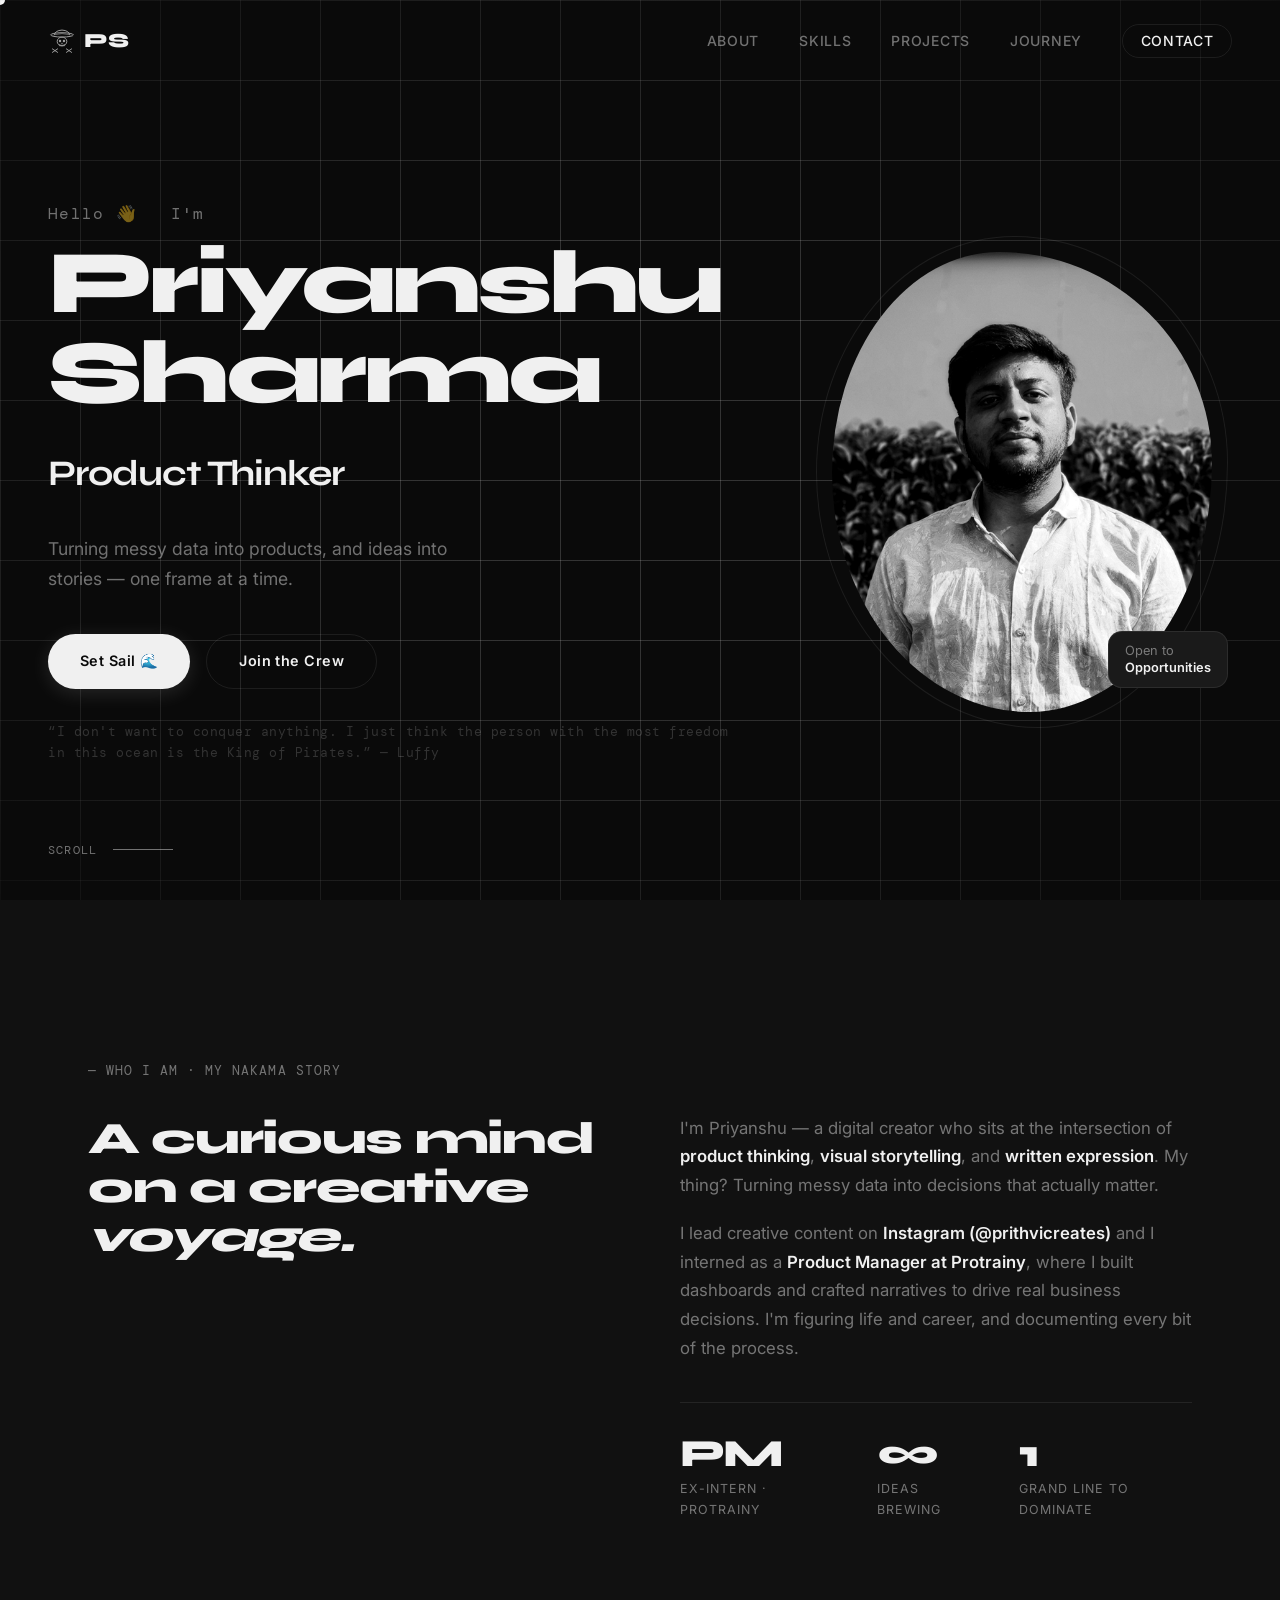
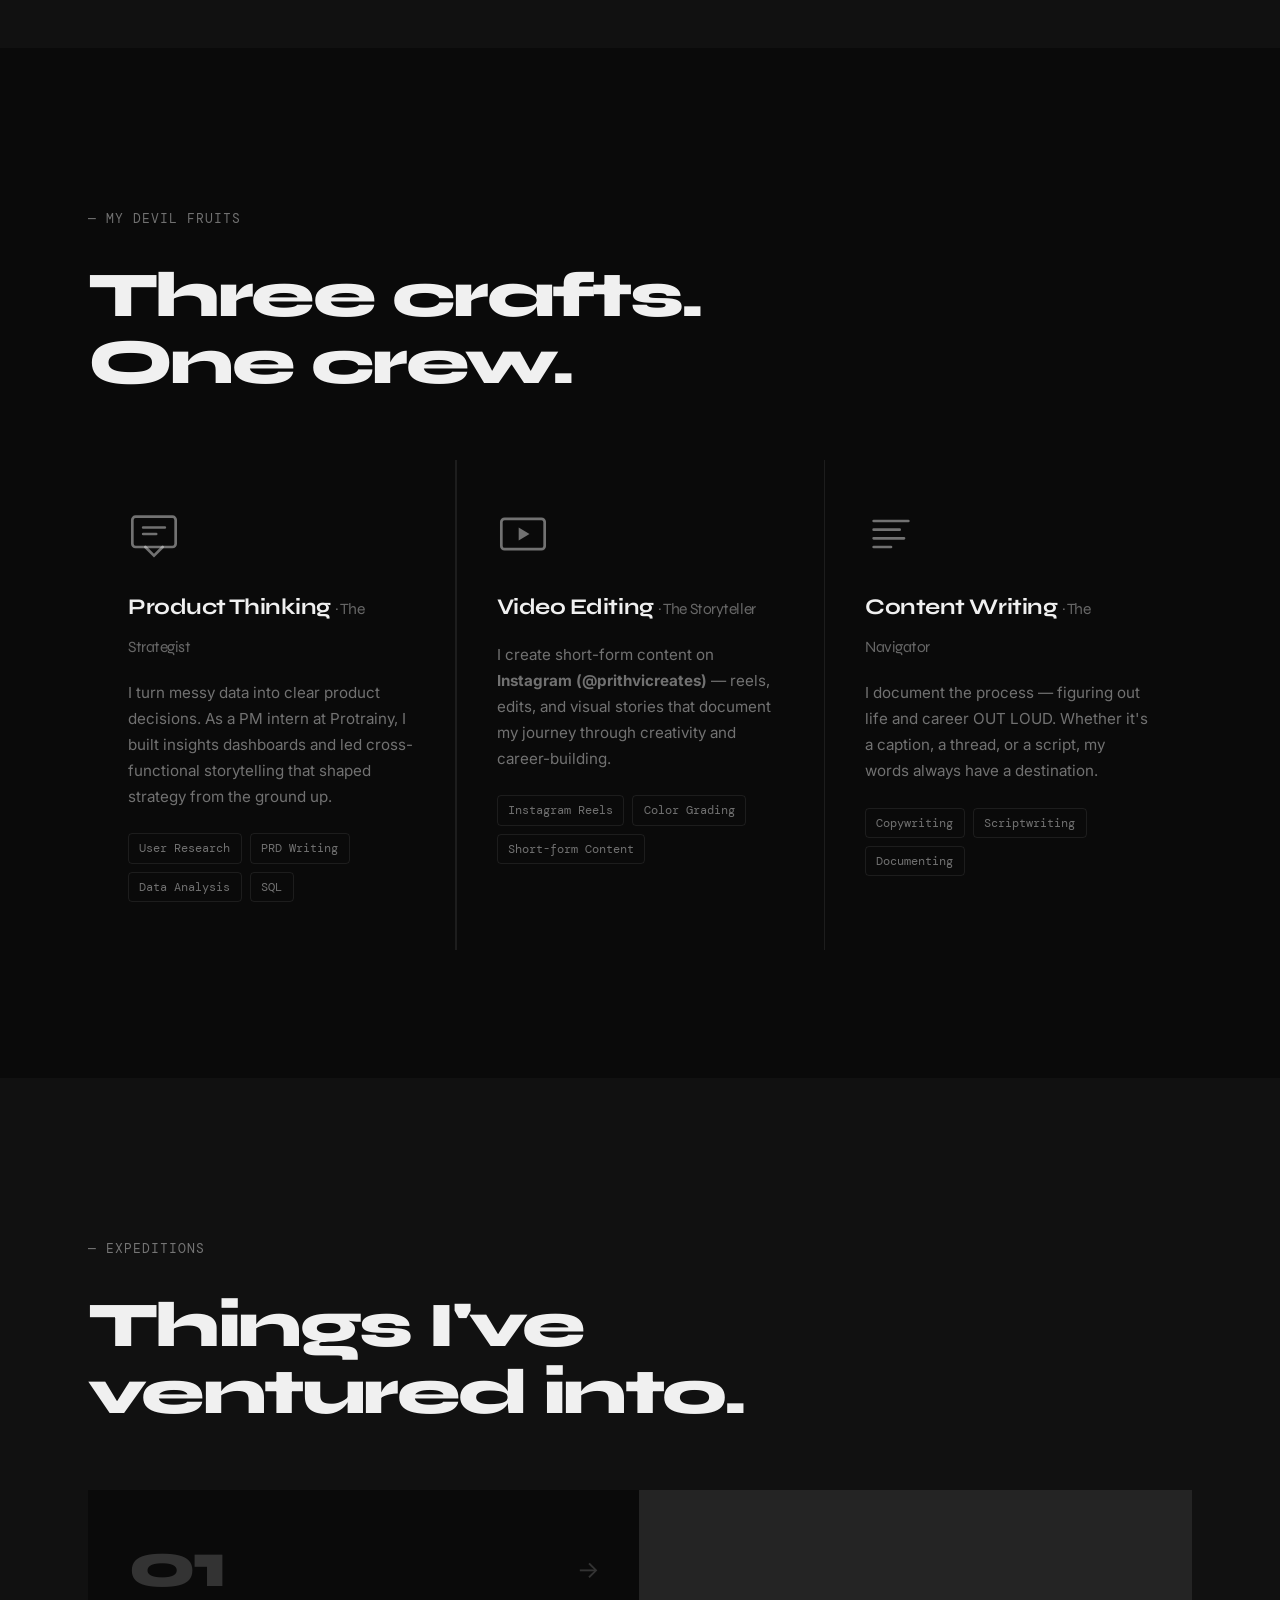
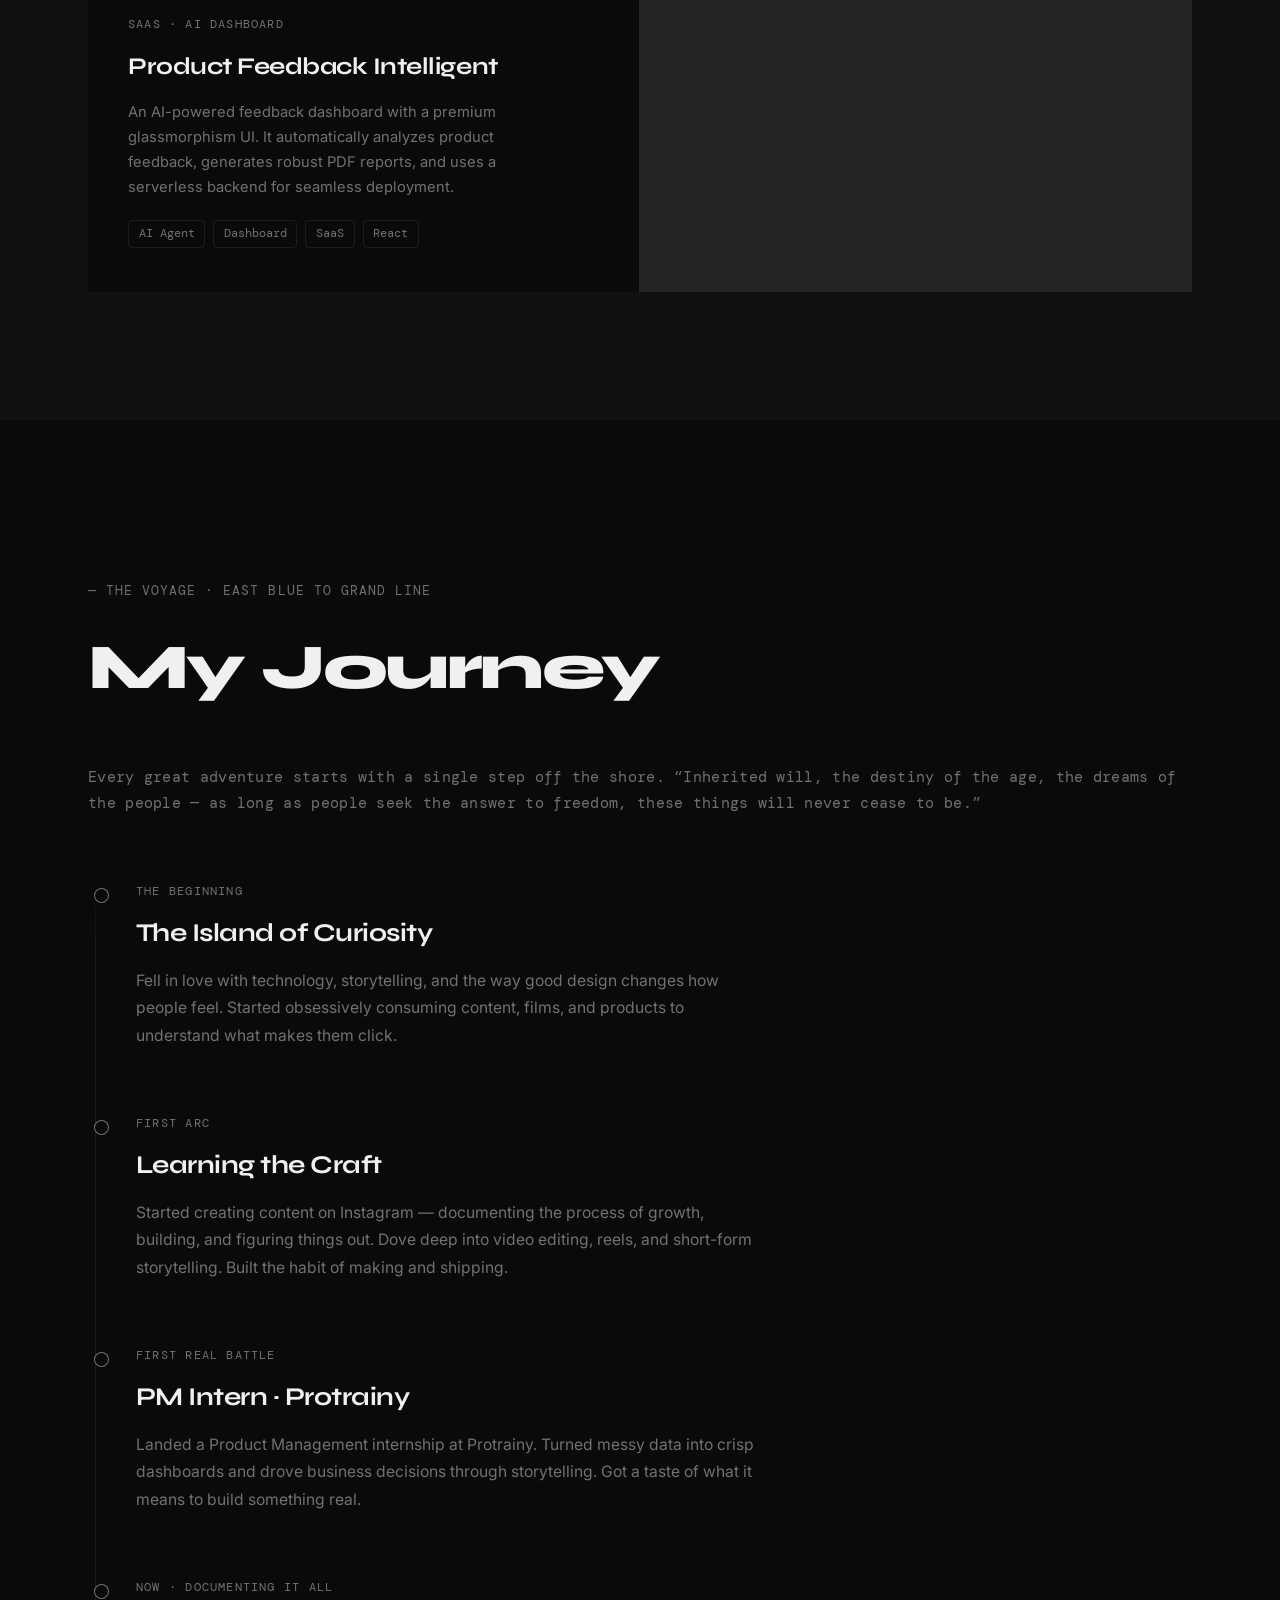
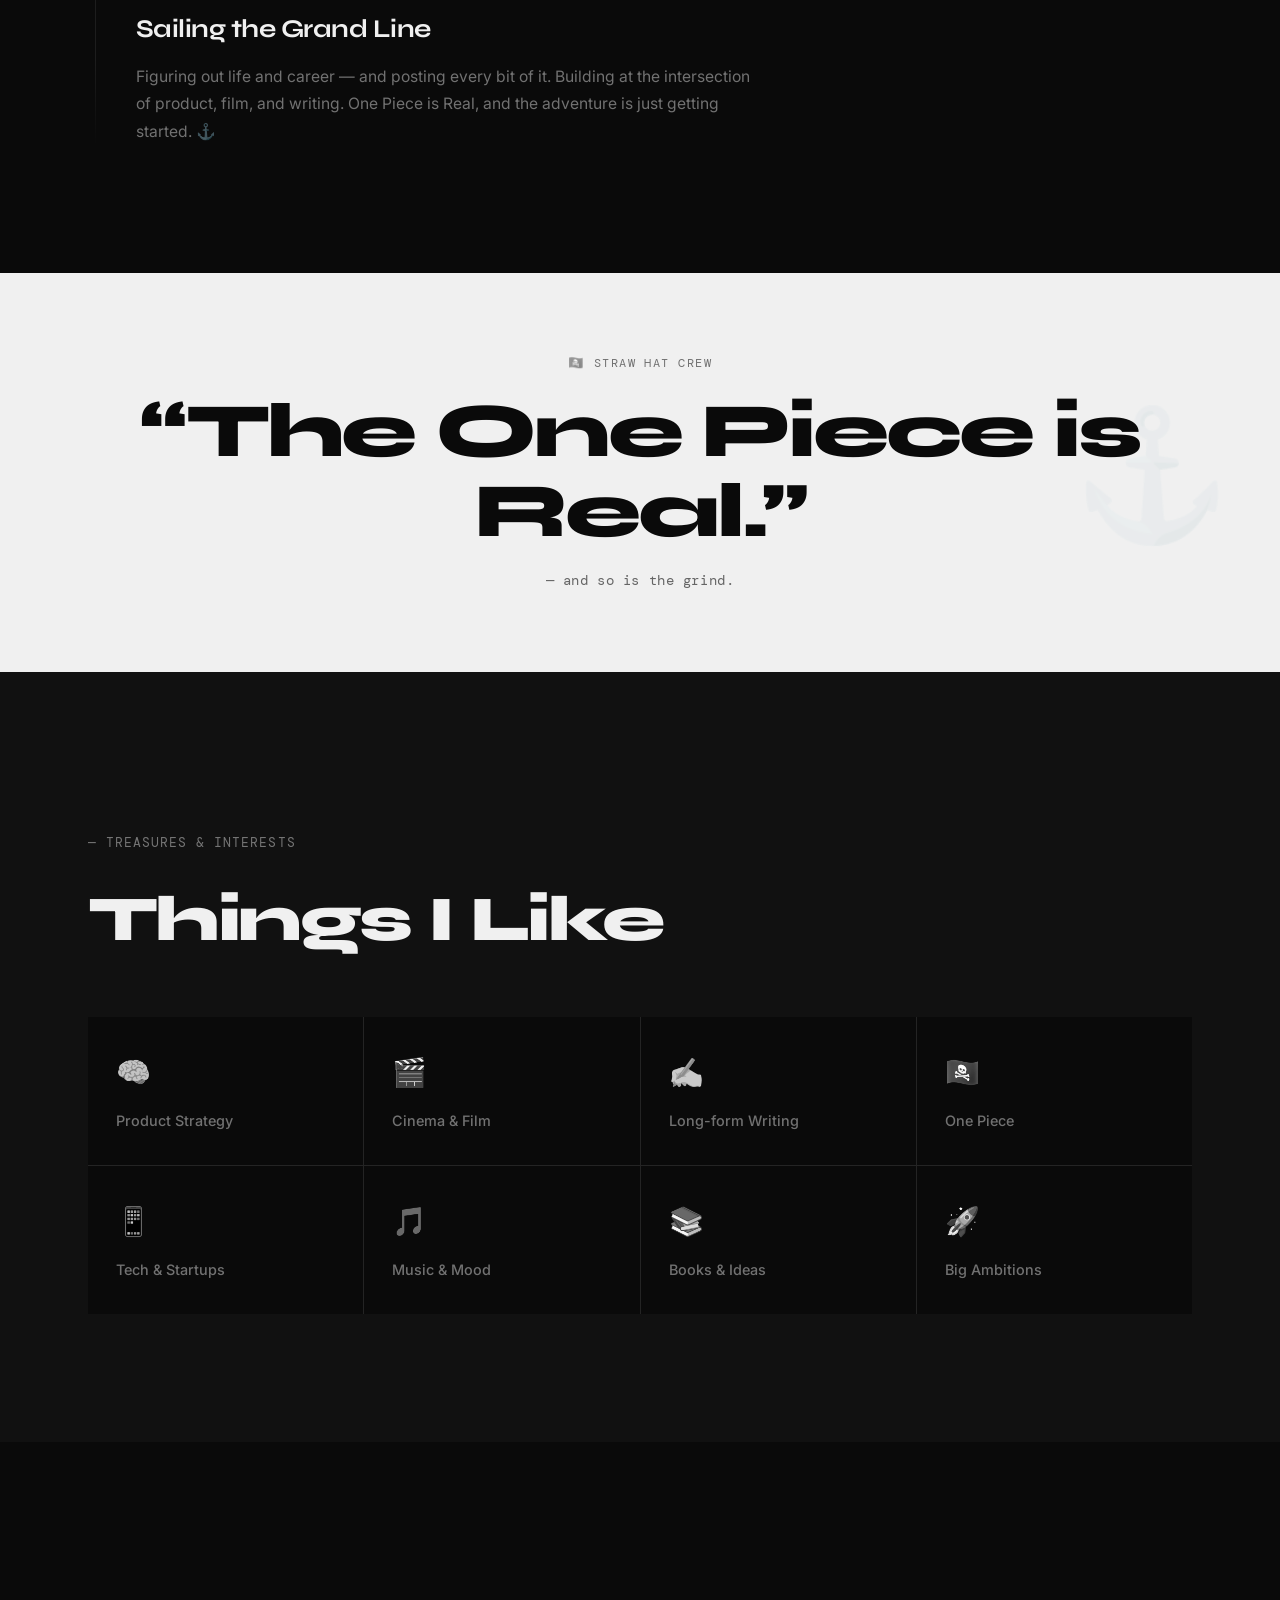
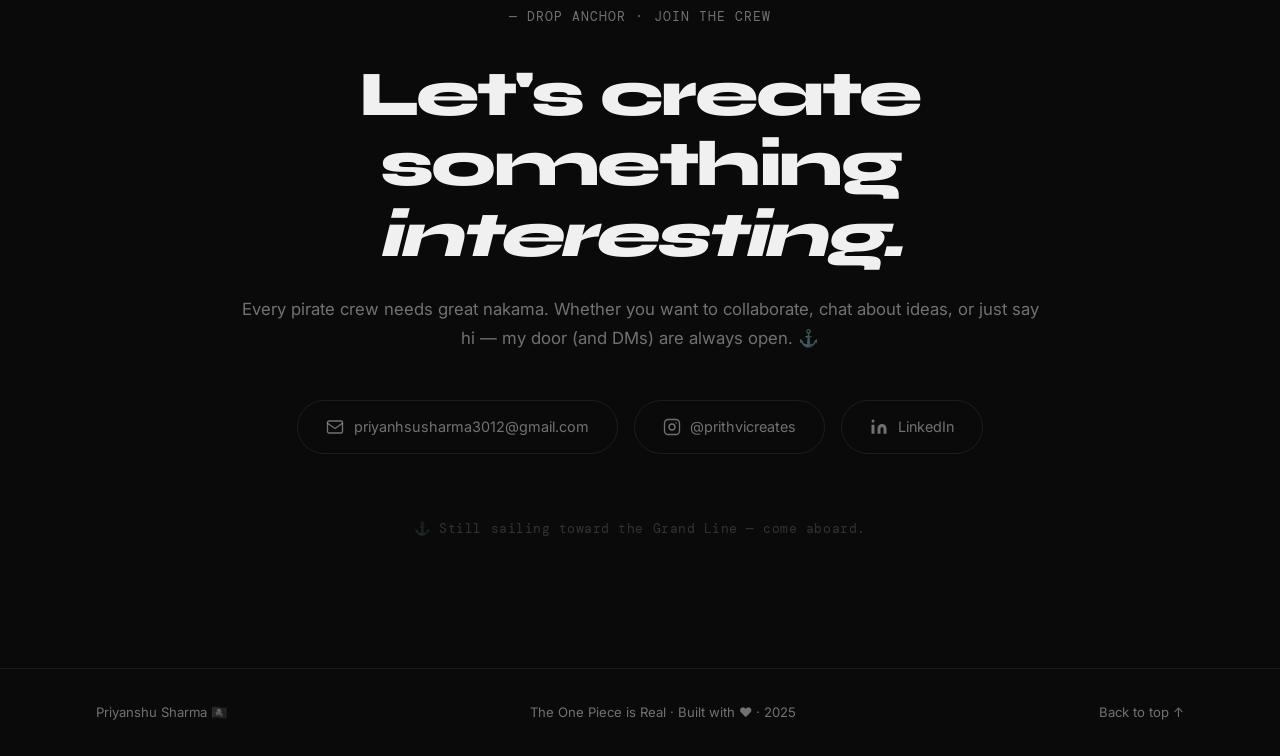
==== commit c6b9c3e8: "Update portfolio: Replace projects with Product Feedback Intelligent and add live link" ====
--- a/index.html
+++ b/index.html
@@ -164,51 +164,16 @@
       <div class="section-tag reveal">— Expeditions</div>
       <h2 class="section-title reveal">Things I've<br>ventured into.</h2>
       <div class="projects-grid">
-
-        <div class="project-card reveal reveal-delay-1" data-cat="Product">
+        <div class="project-card reveal reveal-delay-1" data-cat="SaaS">
           <div class="project-card-inner">
             <div class="project-num">01</div>
-            <div class="project-cat">Product Case Study · ProduScope 2025</div>
-            <h3 class="project-title">Pockit 🪙</h3>
-            <p class="project-desc">A student-first finance companion that makes money management simple, social, and fun. Built for students who go broke by the 20th — with smart tracking, group splits, savings goals, and gamified rewards.</p>
-            <div class="project-tags"><span>Product Thinking</span><span>GTM Strategy</span><span>Wireframing</span><span>Fintech</span></div>
-          </div>
-          <a href="https://www.linkedin.com/posts/priyanshu-sharma-590262366_produscope-productmanagement-fintech-activity-7363918798447366146-pScj" target="_blank" rel="noopener" class="project-arrow">→</a>
-        </div>
-
-        <div class="project-card reveal reveal-delay-2" data-cat="Video">
-          <div class="project-card-inner">
-            <div class="project-num">02</div>
-            <div class="project-cat">Content Creation · Instagram</div>
-            <h3 class="project-title">Typography Viral Reels</h3>
-            <p class="project-desc">Short-form reels built around bold typography, kinetic text, and tight pacing — crafted to stop the scroll and rack up views. Documenting the process of going viral, one reel at a time.</p>
-            <div class="project-tags"><span>Typography</span><span>Reels</span><span>Motion Edit</span><span>Short-form</span></div>
-          </div>
-          <a href="https://www.instagram.com/prithvicreates?igsh=ZmxjNjlyNWM1MjNs" target="_blank" rel="noopener" class="project-arrow">→</a>
-        </div>
-
-        <div class="project-card reveal reveal-delay-3" data-cat="Writing">
-          <div class="project-card-inner">
-            <div class="project-num">03</div>
-            <div class="project-cat">Writing · Medium</div>
-            <h3 class="project-title">My Medium Blog</h3>
-            <p class="project-desc">Long-form articles on product thinking, marketing strategy, and the creative process — written for builders, thinkers, and anyone figuring it out one word at a time.</p>
-            <div class="project-tags"><span>Articles</span><span>Product</span><span>Storytelling</span><span>Medium</span></div>
-          </div>
-          <a href="https://priyanshusharma3012.medium.com" target="_blank" rel="noopener" class="project-arrow">→</a>
-        </div>
-
-        <div class="project-card reveal reveal-delay-1" data-cat="Product">
-          <div class="project-card-inner">
-            <div class="project-num">04</div>
-            <div class="project-cat">Internship · Product Management</div>
-            <h3 class="project-title">PM Intern @ Protrainy</h3>
-            <p class="project-desc">Turned messy data into actionable product insights. Built dashboards, crafted business narratives, and led cross-functional collaboration to shape product strategy from the ground up.</p>
-            <div class="project-tags"><span>Product Strategy</span><span>Data Analysis</span><span>Dashboards</span><span>PRD</span></div>
-          </div>
-          <a href="https://www.linkedin.com/in/priyanshu-sharma-590262366" target="_blank" rel="noopener" class="project-arrow">→</a>
-        </div>
-
+            <div class="project-cat">SaaS · AI Dashboard</div>
+            <h3 class="project-title">Product Feedback Intelligent</h3>
+            <p class="project-desc">An AI-powered feedback dashboard with a premium glassmorphism UI. It automatically analyzes product feedback, generates robust PDF reports, and uses a serverless backend for seamless deployment.</p>
+            <div class="project-tags"><span>AI Agent</span><span>Dashboard</span><span>SaaS</span><span>React</span></div>
+          </div>
+          <a href="https://product-feedback-agent-gz7c.vercel.app/" target="_blank" rel="noopener" class="project-arrow">→</a>
+        </div>
       </div>
     </div>
   </section>
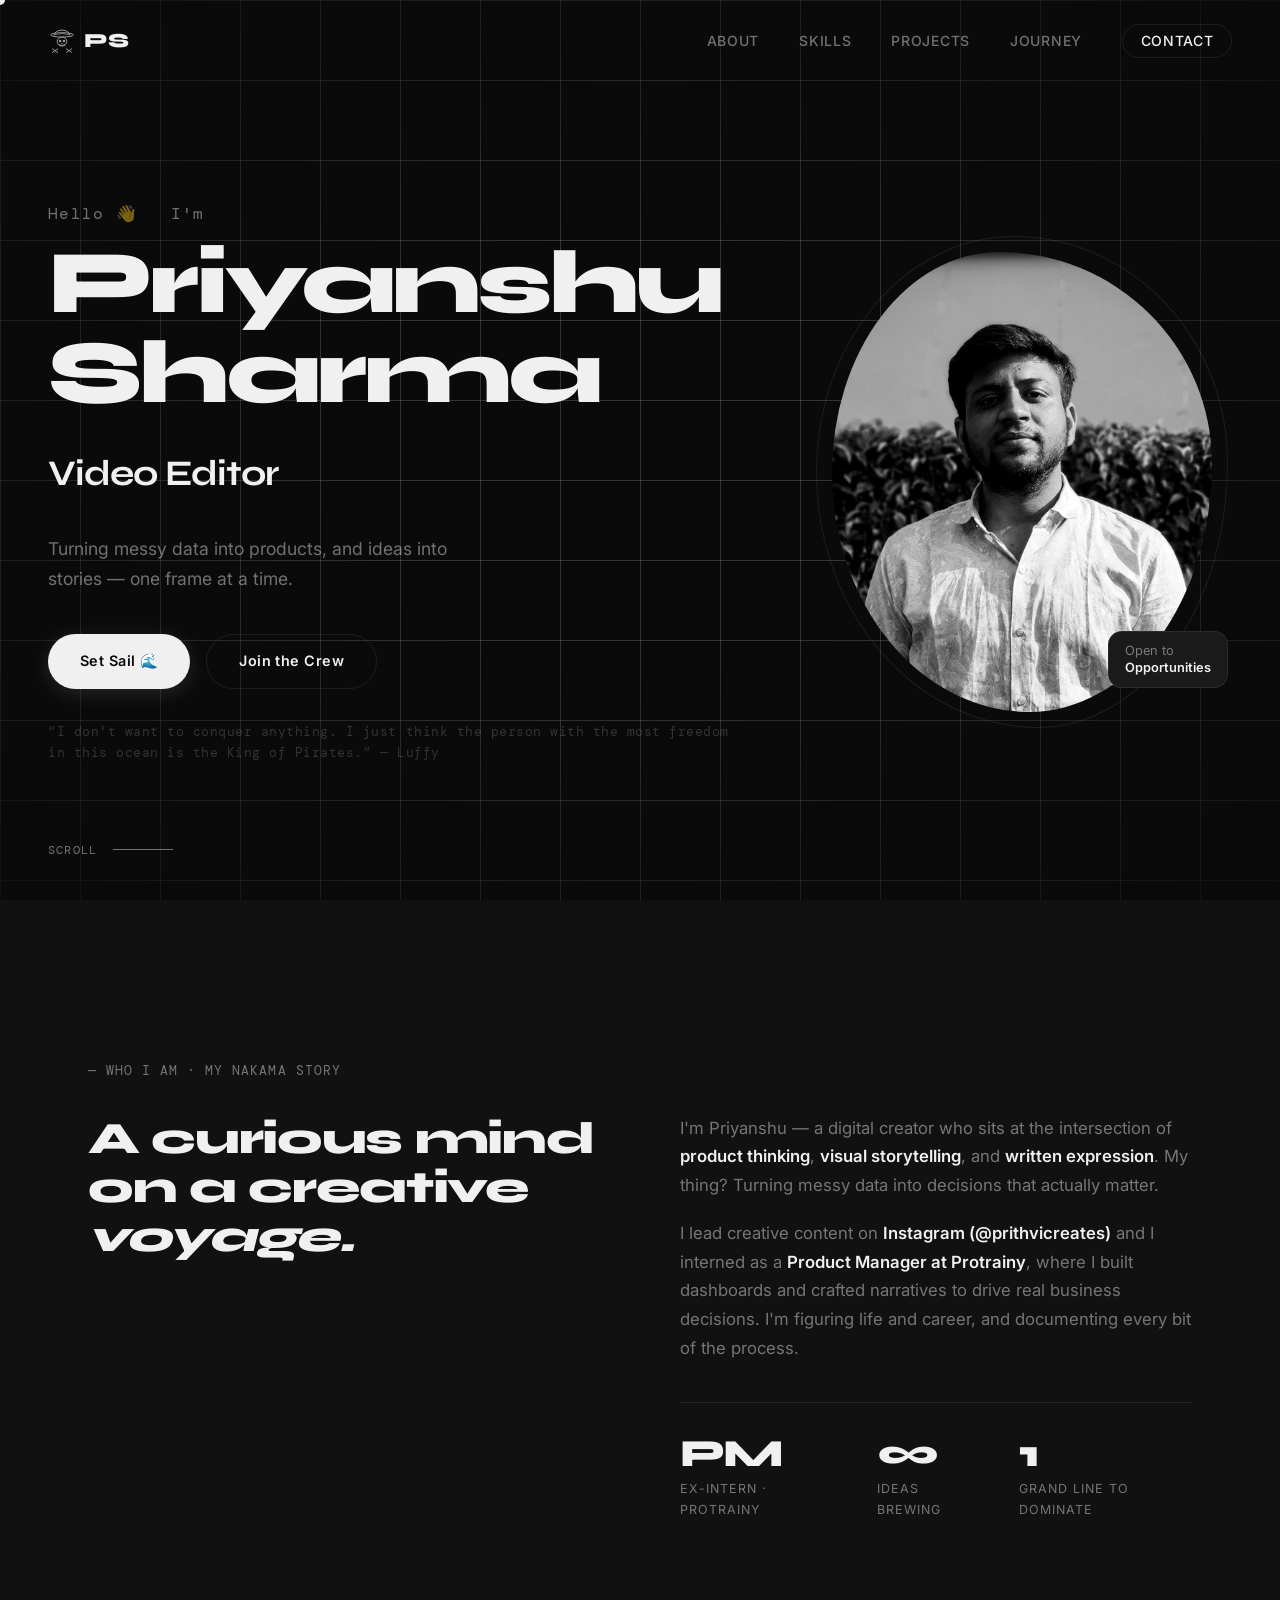
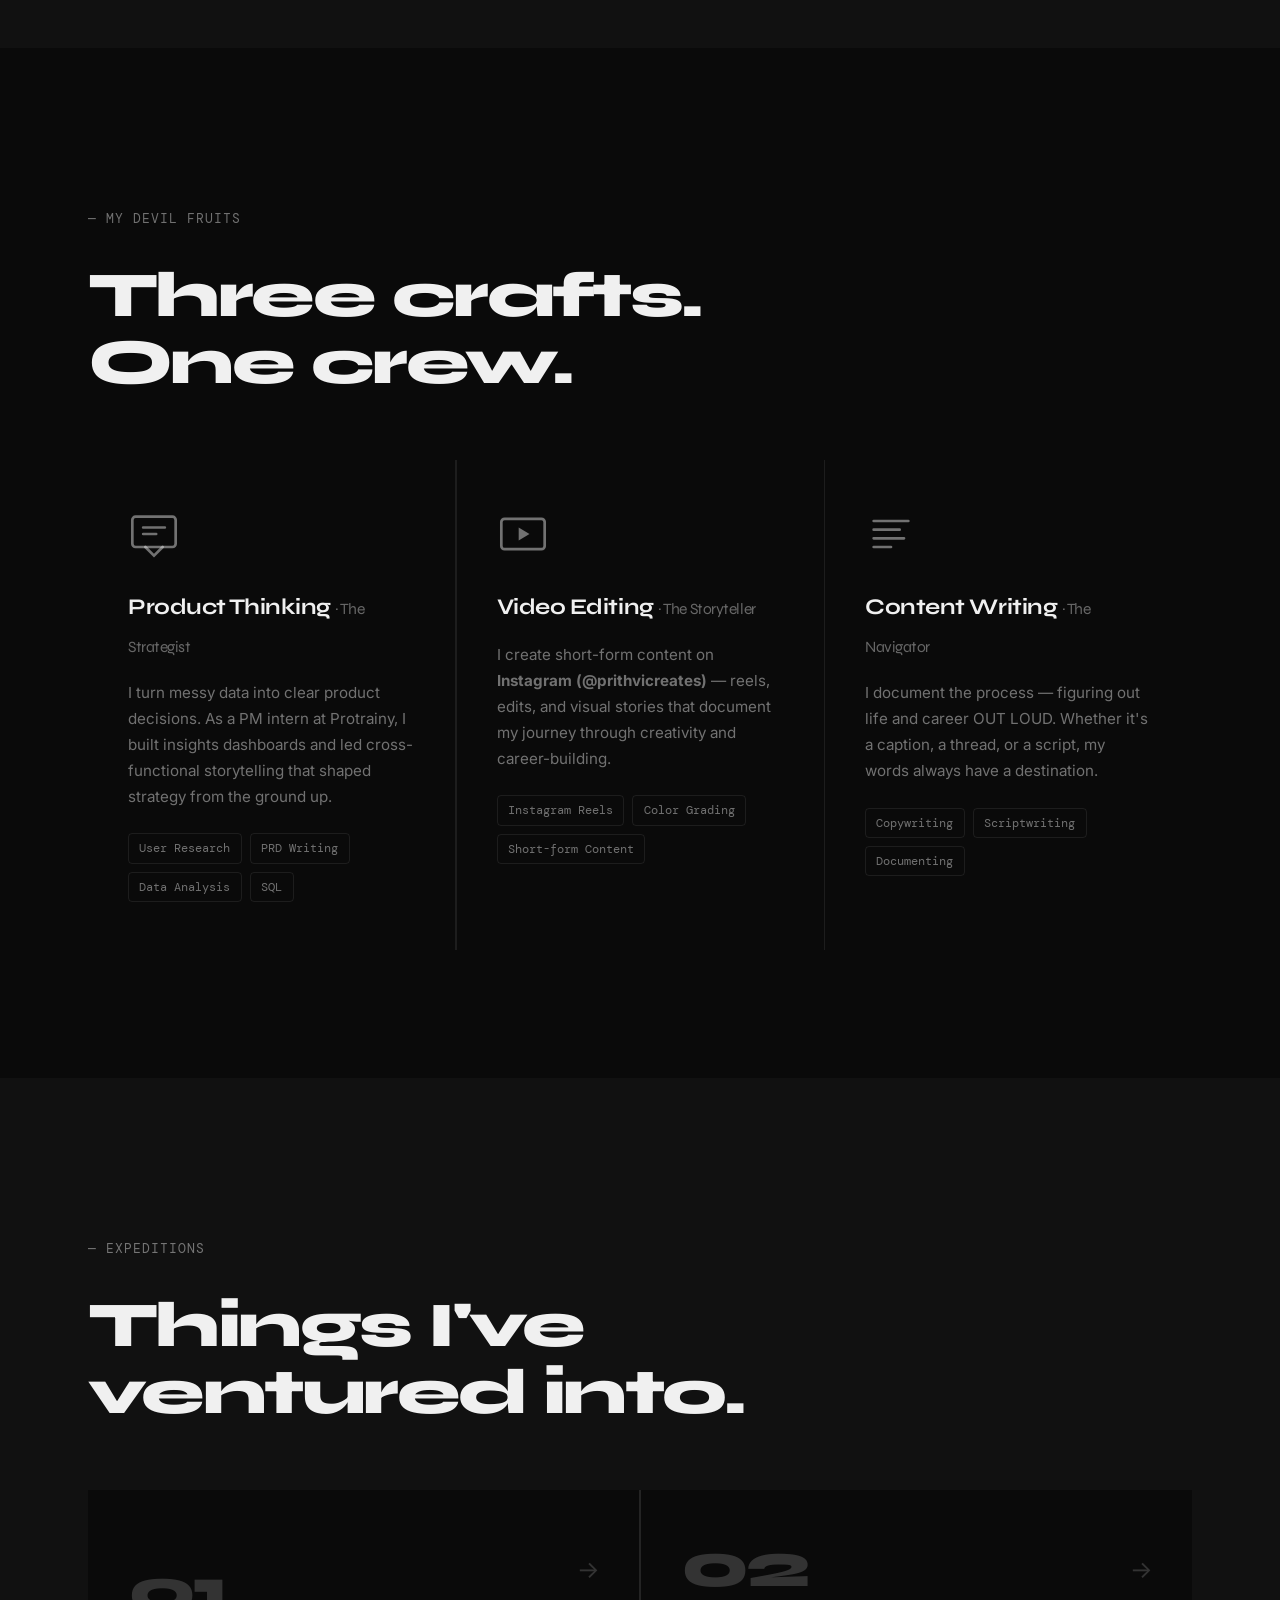
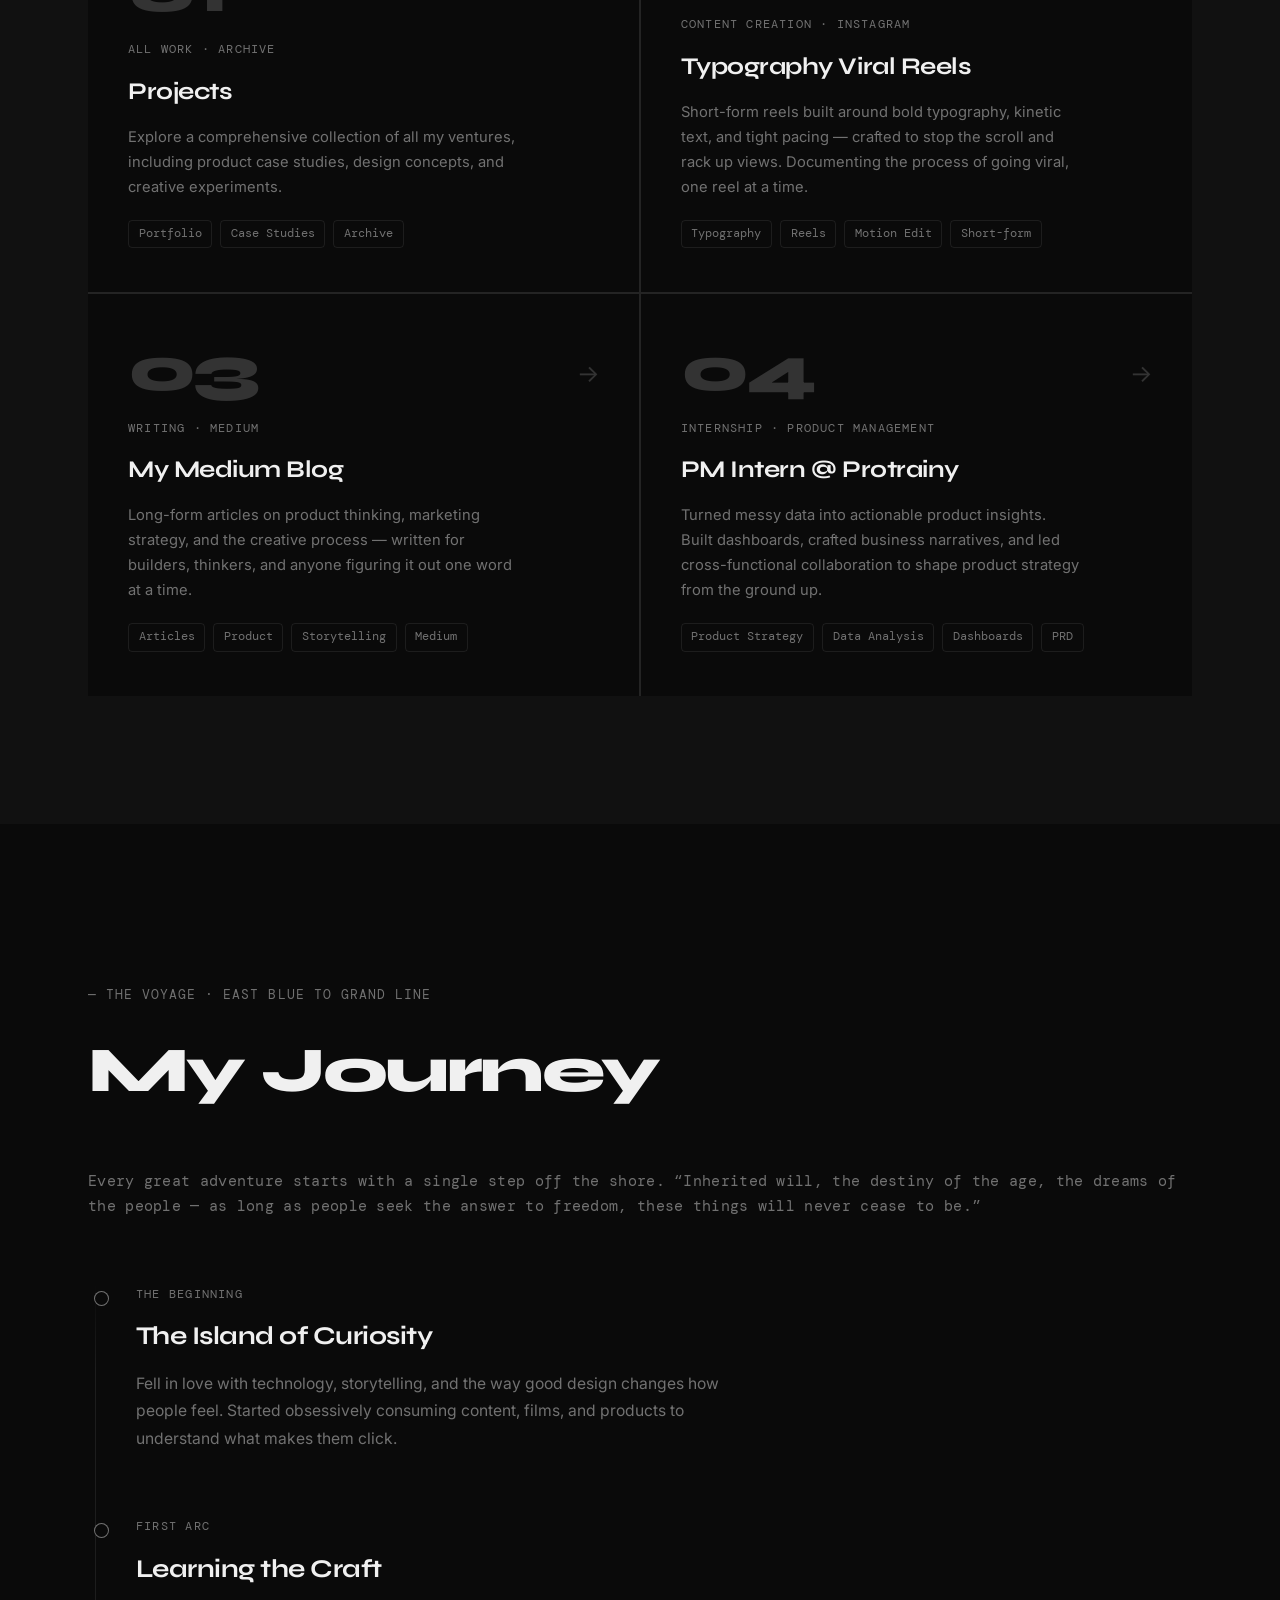
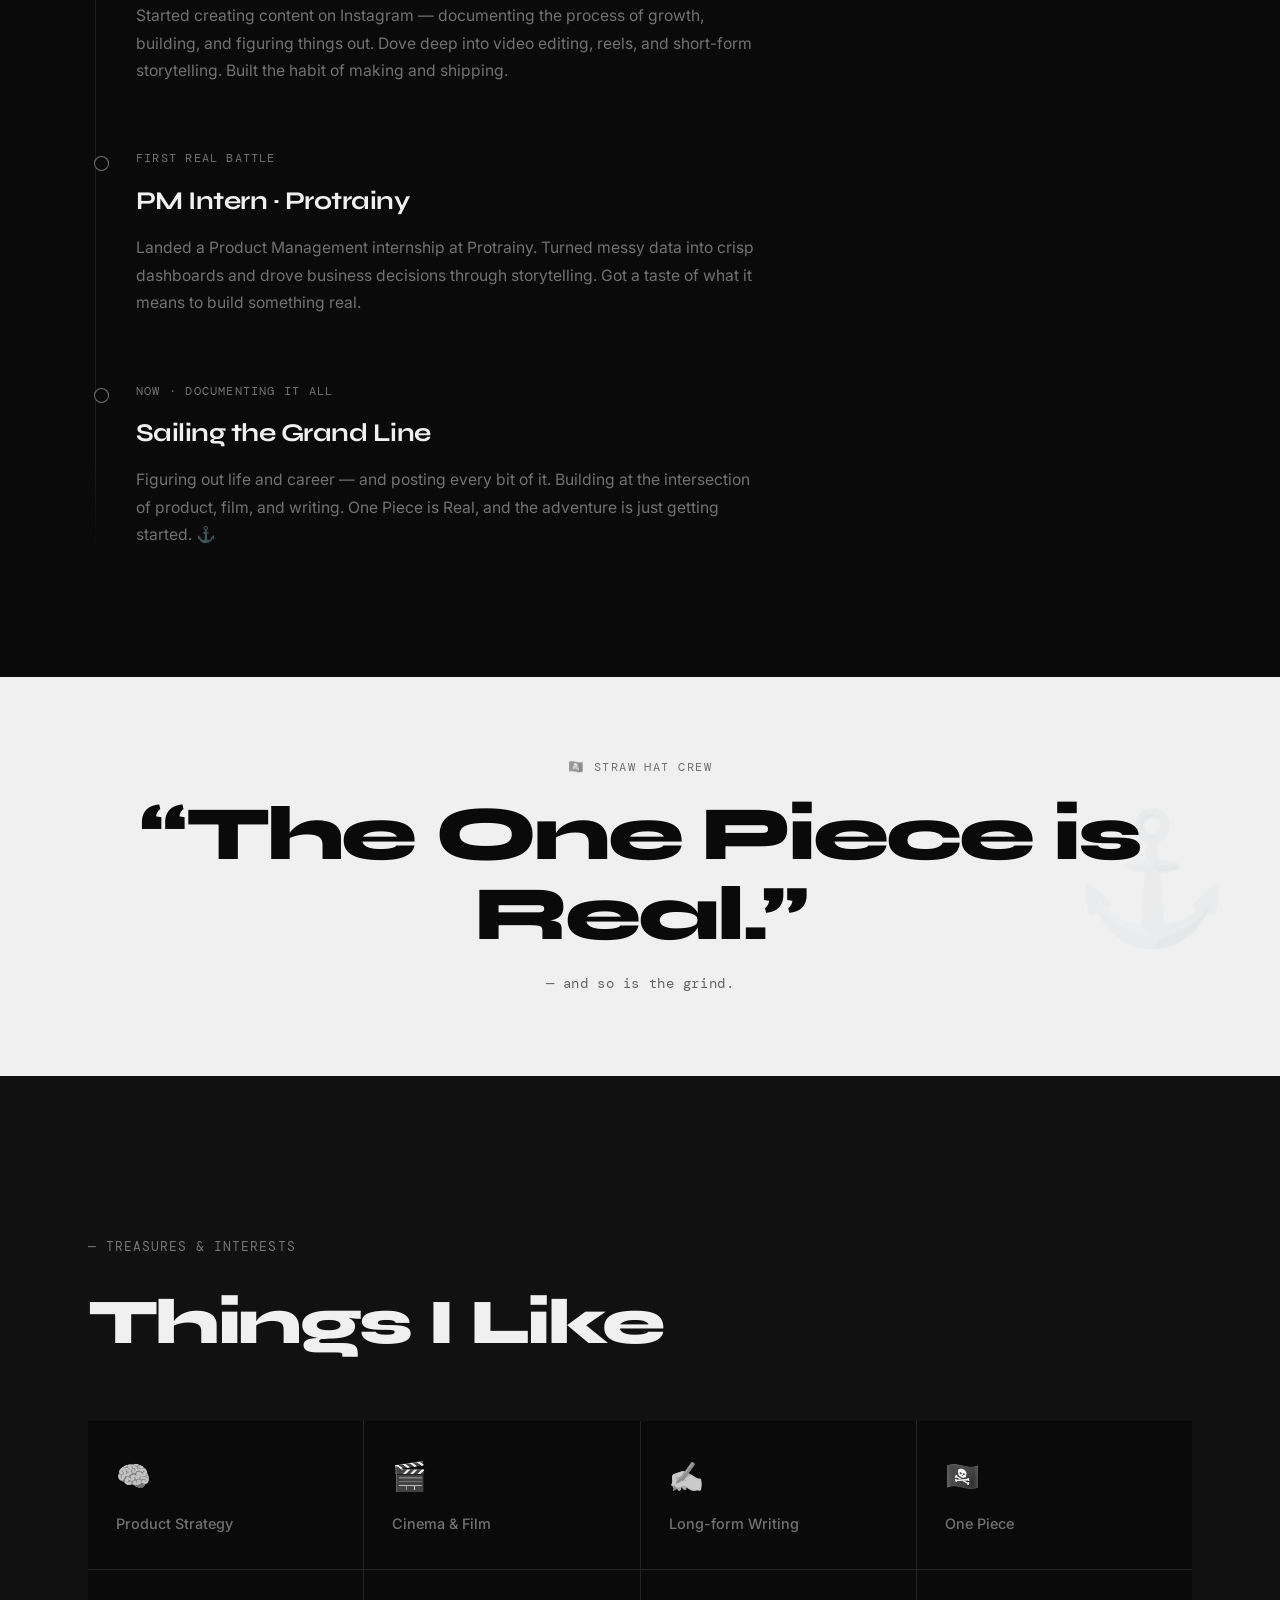
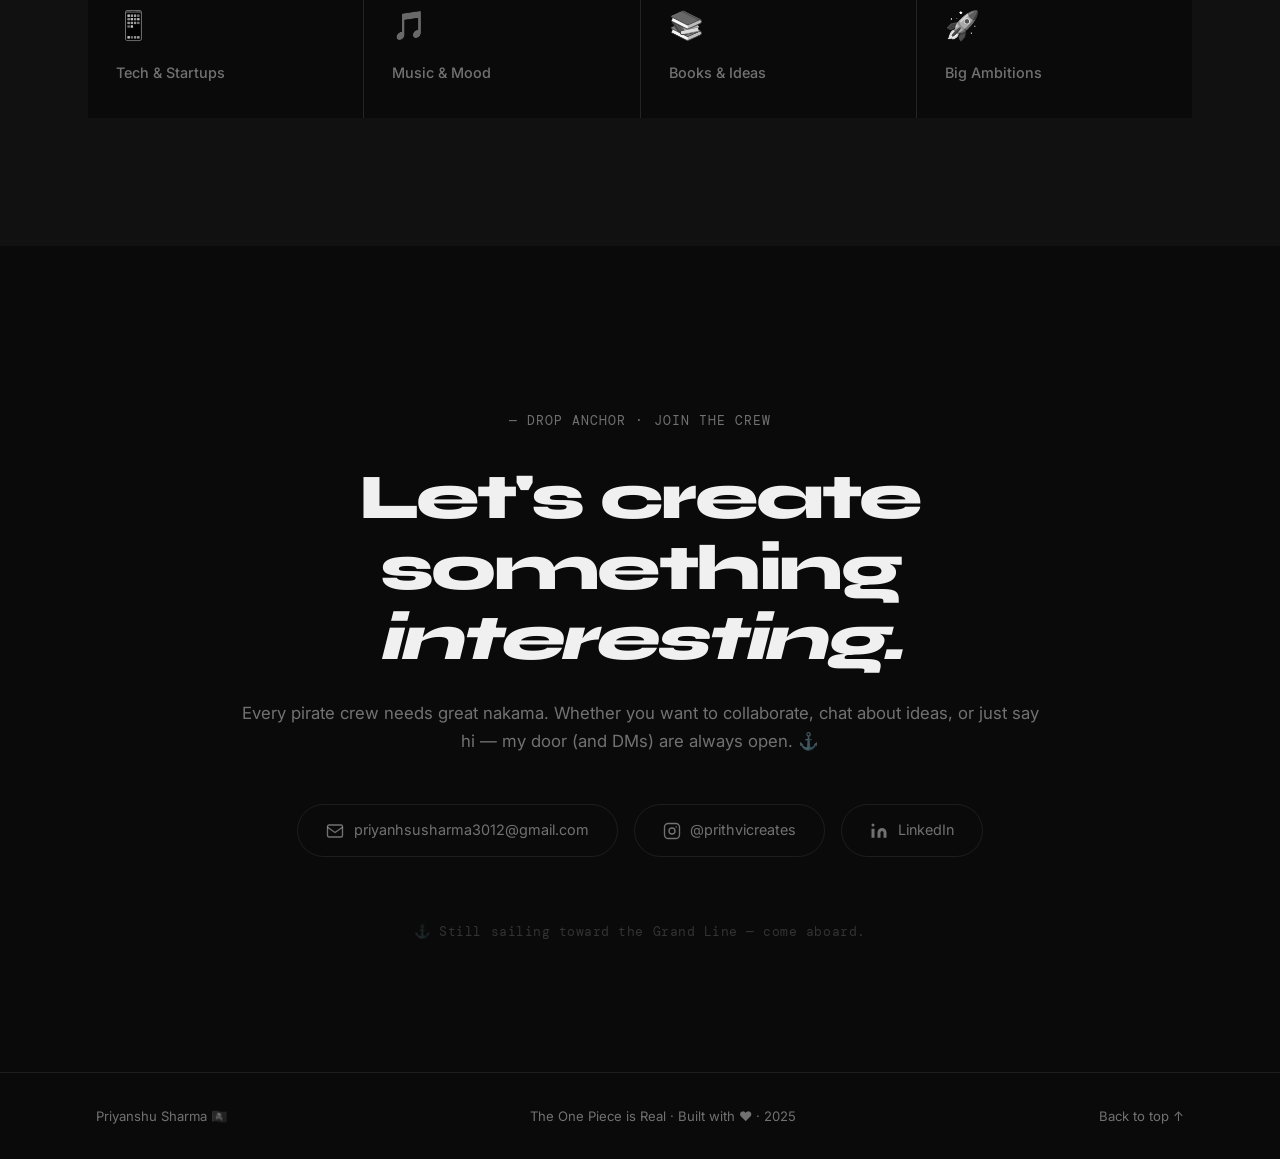
==== commit 21b54646: "undo the thhings i deleted by mistake" ====
--- a/index.html
+++ b/index.html
@@ -164,16 +164,51 @@
       <div class="section-tag reveal">— Expeditions</div>
       <h2 class="section-title reveal">Things I've<br>ventured into.</h2>
       <div class="projects-grid">
-        <div class="project-card reveal reveal-delay-1" data-cat="SaaS">
+
+        <div class="project-card reveal reveal-delay-1" data-cat="Portfolio">
           <div class="project-card-inner">
             <div class="project-num">01</div>
-            <div class="project-cat">SaaS · AI Dashboard</div>
-            <h3 class="project-title">Product Feedback Intelligent</h3>
-            <p class="project-desc">An AI-powered feedback dashboard with a premium glassmorphism UI. It automatically analyzes product feedback, generates robust PDF reports, and uses a serverless backend for seamless deployment.</p>
-            <div class="project-tags"><span>AI Agent</span><span>Dashboard</span><span>SaaS</span><span>React</span></div>
-          </div>
-          <a href="https://product-feedback-agent-gz7c.vercel.app/" target="_blank" rel="noopener" class="project-arrow">→</a>
-        </div>
+            <div class="project-cat">All Work · Archive</div>
+            <h3 class="project-title">Projects</h3>
+            <p class="project-desc">Explore a comprehensive collection of all my ventures, including product case studies, design concepts, and creative experiments.</p>
+            <div class="project-tags"><span>Portfolio</span><span>Case Studies</span><span>Archive</span></div>
+          </div>
+          <a href="projects.html" target="_blank" rel="noopener" class="project-arrow">→</a>
+        </div>
+
+        <div class="project-card reveal reveal-delay-2" data-cat="Video">
+          <div class="project-card-inner">
+            <div class="project-num">02</div>
+            <div class="project-cat">Content Creation · Instagram</div>
+            <h3 class="project-title">Typography Viral Reels</h3>
+            <p class="project-desc">Short-form reels built around bold typography, kinetic text, and tight pacing — crafted to stop the scroll and rack up views. Documenting the process of going viral, one reel at a time.</p>
+            <div class="project-tags"><span>Typography</span><span>Reels</span><span>Motion Edit</span><span>Short-form</span></div>
+          </div>
+          <a href="https://www.instagram.com/prithvicreates?igsh=ZmxjNjlyNWM1MjNs" target="_blank" rel="noopener" class="project-arrow">→</a>
+        </div>
+
+        <div class="project-card reveal reveal-delay-3" data-cat="Writing">
+          <div class="project-card-inner">
+            <div class="project-num">03</div>
+            <div class="project-cat">Writing · Medium</div>
+            <h3 class="project-title">My Medium Blog</h3>
+            <p class="project-desc">Long-form articles on product thinking, marketing strategy, and the creative process — written for builders, thinkers, and anyone figuring it out one word at a time.</p>
+            <div class="project-tags"><span>Articles</span><span>Product</span><span>Storytelling</span><span>Medium</span></div>
+          </div>
+          <a href="https://priyanshusharma3012.medium.com" target="_blank" rel="noopener" class="project-arrow">→</a>
+        </div>
+
+        <div class="project-card reveal reveal-delay-1" data-cat="Product">
+          <div class="project-card-inner">
+            <div class="project-num">04</div>
+            <div class="project-cat">Internship · Product Management</div>
+            <h3 class="project-title">PM Intern @ Protrainy</h3>
+            <p class="project-desc">Turned messy data into actionable product insights. Built dashboards, crafted business narratives, and led cross-functional collaboration to shape product strategy from the ground up.</p>
+            <div class="project-tags"><span>Product Strategy</span><span>Data Analysis</span><span>Dashboards</span><span>PRD</span></div>
+          </div>
+          <a href="https://www.linkedin.com/in/priyanshu-sharma-590262366" target="_blank" rel="noopener" class="project-arrow">→</a>
+        </div>
+
       </div>
     </div>
   </section>
